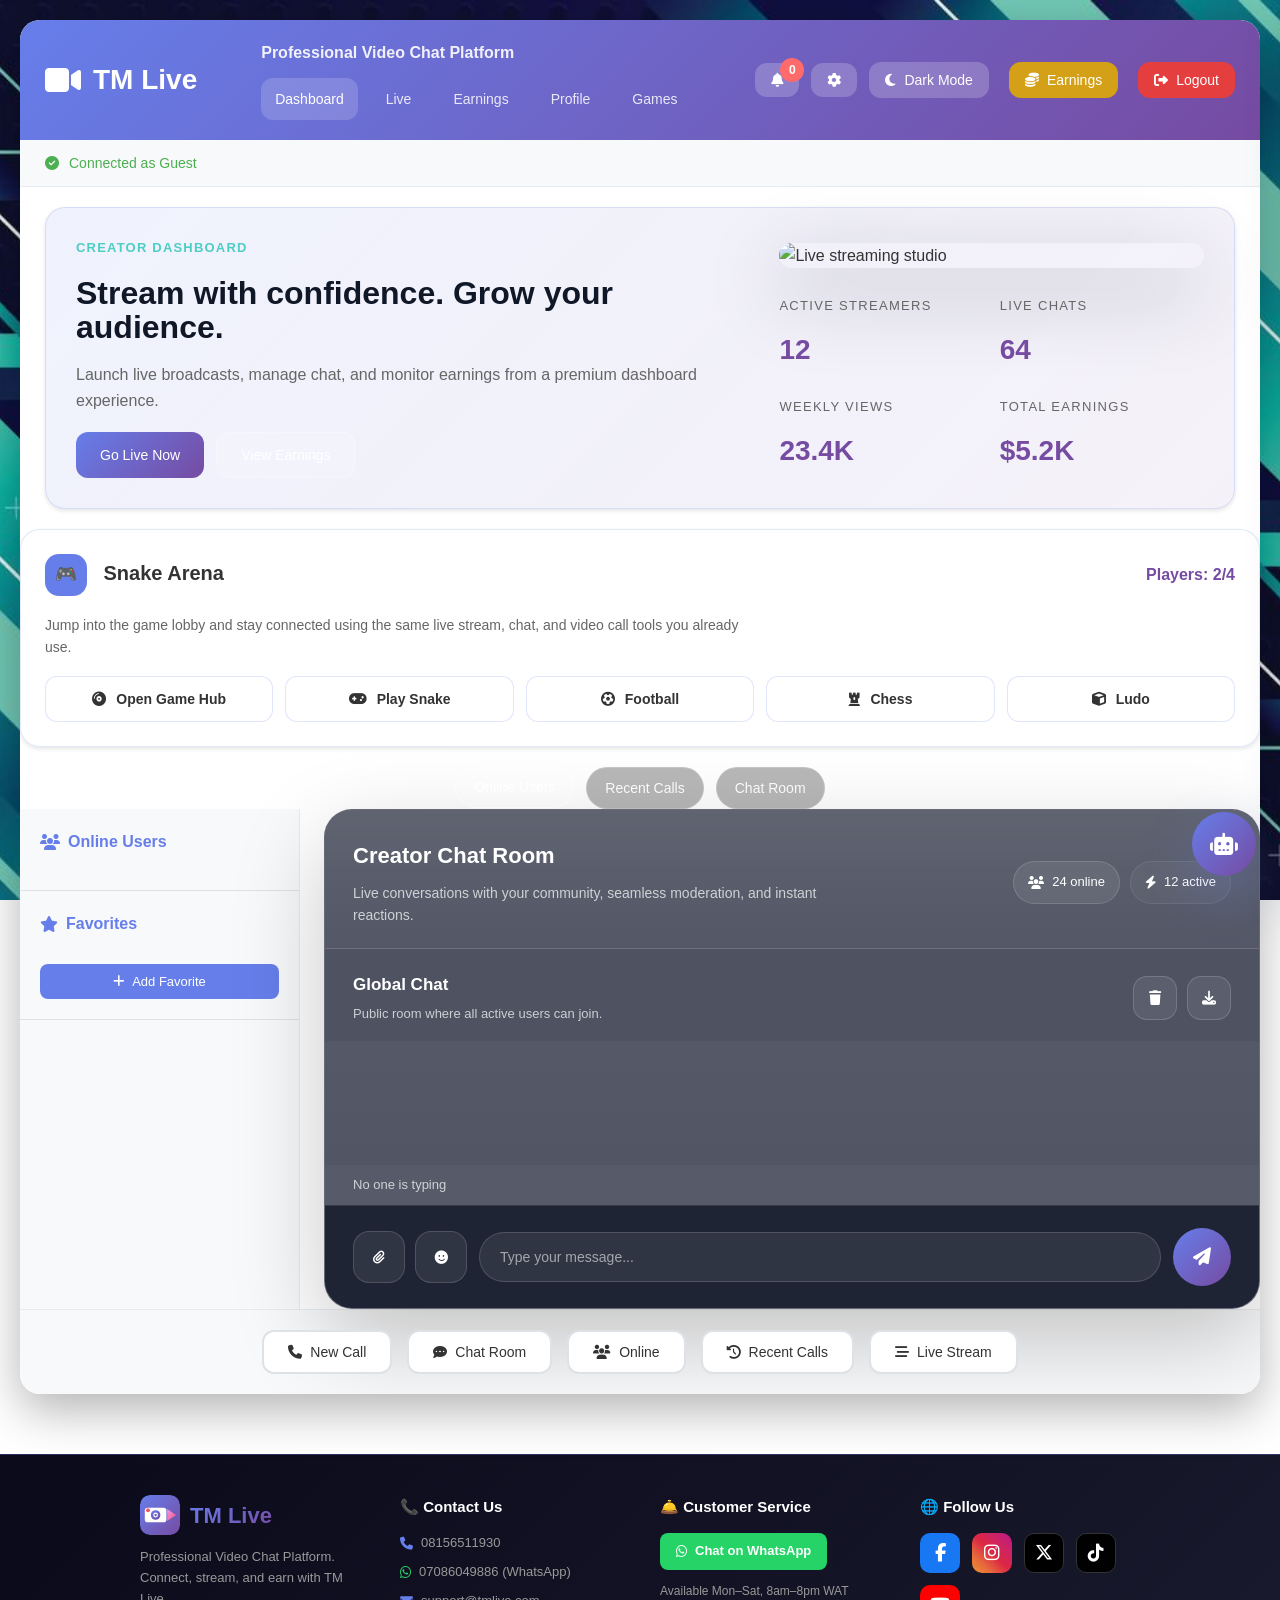
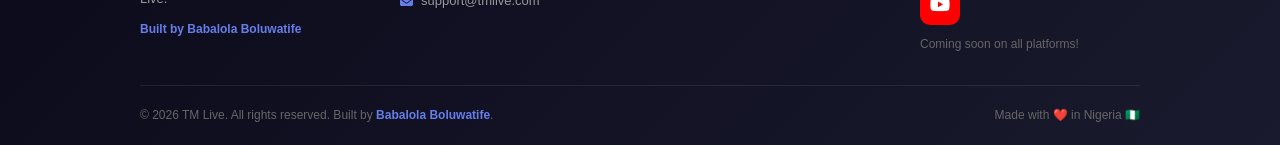
==== frontend/public/index.html @ 61b6da98 "Initial commit" ====
<!DOCTYPE html>
<html lang="en">
<head>
    <meta charset="UTF-8">
    <link rel="icon" type="image/svg+xml" href="favicon.svg">
    <link rel="shortcut icon" href="favicon.svg">
    <meta name="viewport" content="width=device-width, initial-scale=1.0">
    <title>TM Live - Professional Video Chat Platform</title>
  <link rel="stylesheet" href="style.css">
    <link rel="stylesheet" href="https://cdnjs.cloudflare.com/ajax/libs/font-awesome/6.4.0/css/all.min.css">
        <script src="runtime-config.js"></script>
</head>
<body>
    <!-- Page Loader -->
    <div id="pageLoader" style="
        position:fixed; top:0; left:0; width:100%; height:100%; z-index:99999;
        background: #0f0f1a url('../img/Background_1.jpg') center/cover no-repeat;
        display:flex; flex-direction:column; align-items:center; justify-content:center;
        transition: opacity 0.5s ease;
    ">
        <div style="text-align:center;">
            <img src="favicon.svg" style="width:80px;height:80px;border-radius:20px;margin-bottom:20px;animation:pulse 1.5s infinite;">
            <div style="font-size:28px;font-weight:700;color:white;margin-bottom:8px;background:linear-gradient(135deg,#667eea,#764ba2);background-clip:text;-webkit-background-clip:text;-webkit-text-fill-color:transparent;">TM Live</div>
            <div style="color:#999;font-size:13px;margin-bottom:24px;">Professional Video Chat Platform</div>
            <div style="display:flex;gap:8px;justify-content:center;">
                <div style="width:10px;height:10px;border-radius:50%;background:#667eea;animation:bounce 1.2s infinite 0s;"></div>
                <div style="width:10px;height:10px;border-radius:50%;background:#764ba2;animation:bounce 1.2s infinite 0.2s;"></div>
                <div style="width:10px;height:10px;border-radius:50%;background:#f5576c;animation:bounce 1.2s infinite 0.4s;"></div>
            </div>
        </div>
        <style>
            @keyframes bounce { 0%,80%,100%{transform:translateY(0)} 40%{transform:translateY(-12px)} }
            @keyframes pulse { 0%,100%{transform:scale(1);opacity:1} 50%{transform:scale(1.05);opacity:0.8} }
        </style>
    </div>
    <script>
        window.addEventListener('load', function() {
            setTimeout(function() {
                const loader = document.getElementById('pageLoader');
                if (loader) { loader.style.opacity = '0'; setTimeout(() => loader.remove(), 500); }
            }, 1200);
        });
    </script>
    <div class="app-container">
        <!-- Notification Panel -->
        <div class="notification-panel" id="notificationPanel">
            <div class="notification-header">
                <h3><i class="fas fa-bell"></i> Notifications</h3>
                <button class="close-notifications" onclick="closeNotifications()">×</button>
            </div>
            <div class="notification-list" id="notificationList"></div>
        </div>

        <!-- Main Container -->
        <div class="container">
            <!-- Header -->
            <header class="header">
                <div class="header-left">
                    <i class="fas fa-video header-icon"></i>
                    <h1>TM Live</h1>
                </div>
                <div class="header-center header-center--stack">
                    <h2>Professional Video Chat Platform</h2>
                    <nav class="header-links">
                        <a class="nav-link active" href="index.html">Dashboard</a>
                        <a class="nav-link" href="livestream.html">Live</a>
                        <a class="nav-link" href="earnings.html">Earnings</a>
                        <a class="nav-link" href="profile.html">Profile</a>
                        <a class="nav-link" href="Game.html">Games</a>
                    </nav>
                </div>
                <div class="header-right">
                    <button class="notification-btn" onclick="showNotifications()">
                        <i class="fas fa-bell"></i>
                        <span class="notification-count" id="notificationCount">0</span>
                    </button>
                    <button class="settings-btn" onclick="showSettings()">
                        <i class="fas fa-cog"></i>
                    </button>
                    <button class="dark-mode-btn" onclick="toggleDarkMode()">
                        <i class="fas fa-moon"></i>
                        <span>Dark Mode</span>
                    </button>
                    <button class="dark-mode-btn" onclick="window.location.href='earnings.html'" style="background: #d4a017; margin-left: 8px;">
                        <i class="fas fa-coins"></i>
                        <span>Earnings</span>
                    </button>
                    <button class="dark-mode-btn" onclick="logout()" style="background: #e53e3e; margin-left: 8px;">
                        <i class="fas fa-sign-out-alt"></i>
                        <span>Logout</span>
                    </button>
                </div>
            </header>

            <!-- Status Bar -->
            <div class="status-bar" id="statusBar">
                <i class="fas fa-check-circle"></i>
                <span id="statusText">Connected as Guest</span>
            </div>

            <section class="hero-section">
                <div class="hero-copy">
                    <span class="eyebrow">Creator dashboard</span>
                    <h1>Stream with confidence. Grow your audience.</h1>
                    <p class="hero-subtitle">Launch live broadcasts, manage chat, and monitor earnings from a premium dashboard experience.</p>
                    <div class="hero-actions">
                        <button class="hero-btn-primary" onclick="startLiveStream()">Go Live Now</button>
                        <button class="hero-btn-secondary" onclick="window.location.href='earnings.html'">View Earnings</button>
                    </div>
                </div>
                <div class="hero-side">
                    <div class="hero-visual">
                        <img src="https://images.unsplash.com/photo-1500530855697-b586d89ba3ee?auto=format&fit=crop&w=1200&q=80" alt="Live streaming studio" loading="lazy" />
                    </div>
                    <div class="hero-metrics">
                    <div class="metric-card">
                        <span class="metric-title">Active Streamers</span>
                        <strong>12</strong>
                    </div>
                    <div class="metric-card">
                        <span class="metric-title">Live Chats</span>
                        <strong>64</strong>
                    </div>
                    <div class="metric-card">
                        <span class="metric-title">Weekly Views</span>
                        <strong>23.4K</strong>
                    </div>
                    <div class="metric-card">
                        <span class="metric-title">Total Earnings</span>
                        <strong>$5.2K</strong>
                    </div>
                </div>
            </div>
        </section>

                <div class="game-room-card">
                    <div class="game-room-header">
                        <div>
                            <span class="game-room-icon">🎮</span>
                            <h3>Snake Arena</h3>
                        </div>
                        <div class="game-room-status">Players: <strong id="gamePlayersCount">2/4</strong></div>
                    </div>
                    <p class="game-room-description">Jump into the game lobby and stay connected using the same live stream, chat, and video call tools you already use.</p>
                    <div class="game-room-actions">
                        <button class="game-room-btn" onclick="window.location.href='Game.html'">
                            <i class="fas fa-compact-disc"></i> Open Game Hub
                        </button>
                        <button class="game-room-btn" onclick="openGameModal('snake')">
                            <i class="fas fa-gamepad"></i> Play Snake
                        </button>
                        <button class="game-room-btn" onclick="openGameModal('football')">
                            <i class="fas fa-futbol"></i> Football
                        </button>
                        <button class="game-room-btn" onclick="openGameModal('chess')">
                            <i class="fas fa-chess-rook"></i> Chess
                        </button>
                        <button class="game-room-btn" onclick="openGameModal('ludo')">
                            <i class="fas fa-cube"></i> Ludo
                        </button>
                    </div>
                </div>
            </section>

            <div class="panel-controls">
                <button class="panel-btn active" data-panel="online" onclick="showDashboardPanel('online')">Online Users</button>
                <button class="panel-btn" data-panel="recent" onclick="showDashboardPanel('recent')">Recent Calls</button>
                <button class="panel-btn" data-panel="chat" onclick="showDashboardPanel('chat')">Chat Room</button>
            </div>

            <!-- Video Container -->
            <div class="video-container" id="videoContainer" style="display: none;">
                <div class="video-box local">
                    <video id="localVideo" autoplay muted playsinline></video>
                    <div class="video-overlay">
                        <div class="video-label">
                            <i class="fas fa-user"></i>
                            <span id="localUserName">You</span>
                        </div>
                        <div class="video-status" id="localStatus">
                            <i class="fas fa-video"></i>
                        </div>
                    </div>
                    <div class="video-controls">
                        <button class="control-btn" onclick="toggleCamera()" title="Toggle Camera">
                            <i class="fas fa-camera"></i>
                        </button>
                        <button class="control-btn" onclick="toggleMicrophone()" title="Toggle Microphone">
                            <i class="fas fa-microphone"></i>
                        </button>
                        <button class="control-btn" onclick="shareScreen()" title="Share Screen">
                            <i class="fas fa-desktop"></i>
                        </button>
                        <button class="control-btn end-call" onclick="endCall()" title="End Call">
                            <i class="fas fa-phone-slash"></i>
                        </button>
                    </div>
                </div>
                <div class="video-box remote">
                    <video id="remoteVideo" autoplay playsinline></video>
                    <div class="video-overlay">
                        <div class="video-label">
                            <i class="fas fa-user-friend"></i>
                            <span id="remoteUserName">Remote</span>
                        </div>
                        <div class="video-status" id="remoteStatus">
                            <i class="fas fa-video"></i>
                        </div>
                    </div>
                </div>
            </div>

            <!-- Main Layout -->
            <div class="main-layout">
                <!-- Sidebar -->
                <div class="sidebar">
                    <div class="sidebar-section" id="onlineSection">
                        <h3><i class="fas fa-users"></i> Online Users</h3>
                        <div class="user-list" id="userList"></div>
                    </div>
                    
                    <div class="sidebar-section" id="recentSection" style="display:none;">
                        <h3><i class="fas fa-history"></i> Recent Calls</h3>
                        <div class="recent-calls" id="recentCalls"></div>
                    </div>
                    
                    <div class="sidebar-section">
                        <h3><i class="fas fa-star"></i> Favorites</h3>
                        <div class="favorites-list" id="favoritesList"></div>
                        <button class="add-favorite-btn" onclick="showAddFavorite()">
                            <i class="fas fa-plus"></i> Add Favorite
                        </button>
                    </div>
                </div>

                <!-- Chat Area -->
                <div class="chat-area" id="chatPanel">
                    <div class="chat-room-card">
                        <div class="chat-room-header">
                            <div>
                                <h3>Creator Chat Room</h3>
                                <p class="chat-room-subtitle">Live conversations with your community, seamless moderation, and instant reactions.</p>
                            </div>
                            <div class="chat-room-meta">
                                <span class="chat-room-badge"><i class="fas fa-users"></i> 24 online</span>
                                <span class="chat-room-badge secondary"><i class="fas fa-bolt"></i> 12 active</span>
                            </div>
                        </div>

                        <div class="messages-container" id="messagesContainer">
                            <div class="messages-header">
                                <div>
                                    <h4>Global Chat</h4>
                                    <span>Public room where all active users can join.</span>
                                </div>
                                <div class="chat-actions">
                                    <button class="action-btn" onclick="clearChat()" title="Clear Chat">
                                        <i class="fas fa-trash"></i>
                                    </button>
                                    <button class="action-btn" onclick="exportChat()" title="Export Chat">
                                        <i class="fas fa-download"></i>
                                    </button>
                                </div>
                            </div>

                            <div class="messages" id="messages"></div>
                            <div class="typing-indicator" id="typingIndicator">No one is typing</div>
                        </div>

                        <div class="chat-input-panel">
                            <div class="chat-input-left">
                                <button class="input-action-btn" onclick="attachFile()" title="Attach File">
                                    <i class="fas fa-paperclip"></i>
                                </button>
                                <button class="input-action-btn" onclick="sendEmoji()" title="Send Emoji">
                                    <i class="fas fa-smile"></i>
                                </button>
                            </div>
                            <input 
                                type="text" 
                                id="messageInput" 
                                placeholder="Type your message..." 
                                autocomplete="off"
                            >
                            <button class="send-btn" onclick="sendMessage()">
                                <i class="fas fa-paper-plane"></i>
                            </button>
                        </div>
                    </div>
                </div>
            </div>

            <!-- Quick Actions -->
            <div class="quick-actions">
                <button class="quick-action-btn" onclick="startNewCall()">
                    <i class="fas fa-phone"></i>
                    <span>New Call</span>
                </button>
                <button class="quick-action-btn" onclick="showDashboardPanel('chat')">
                    <i class="fas fa-comment-dots"></i>
                    <span>Chat Room</span>
                </button>
                <button class="quick-action-btn" onclick="showDashboardPanel('online')">
                    <i class="fas fa-users"></i>
                    <span>Online</span>
                </button>
                <button class="quick-action-btn" onclick="showDashboardPanel('recent')">
                    <i class="fas fa-history"></i>
                    <span>Recent Calls</span>
                </button>
                <button class="quick-action-btn" onclick="startLiveStream()">
                    <i class="fas fa-stream"></i>
                    <span>Live Stream</span>
                </button>
            </div>
        </div>
    </div>

    <!-- Emoji Picker -->
    <div class="emoji-picker" id="emojiPicker">
        <div class="emoji-grid"></div>
    </div>

    <!-- Multi-Game Modal -->
    <div class="game-modal" id="gameModal">
        <div class="game-modal-content">
            <div class="game-modal-header">
                <div>
                    <span class="game-room-icon">🎮</span>
                    <div>
                        <h3 id="gameModalTitle">Game Room</h3>
                        <p class="game-room-description" id="gameModalSubtitle">Choose a game and jump in.</p>
                    </div>
                </div>
                <button class="close-modal" onclick="closeGameModal()">×</button>
            </div>

            <div class="game-tabs">
                <button class="game-tab active" data-game="snake" onclick="selectGameTab('snake')">Snake</button>
                <button class="game-tab" data-game="football" onclick="selectGameTab('football')">Football</button>
                <button class="game-tab" data-game="chess" onclick="selectGameTab('chess')">Chess</button>
                <button class="game-tab" data-game="ludo" onclick="selectGameTab('ludo')">Ludo</button>
            </div>

            <div class="game-tab-panels">
                <div class="game-tab-panel active" id="snakePanel">
                    <div class="game-status-bar">
                        <div>Score: <strong id="snakeScore">0</strong></div>
                        <div>Status: <strong id="snakeStatus">Ready</strong></div>
                    </div>
                    <canvas id="snakeCanvas" width="480" height="360"></canvas>
                    <div class="game-controls">
                        <button class="btn-secondary" onclick="startSnakeGame()">Start</button>
                        <button class="btn-secondary" onclick="pauseSnakeGame()">Pause</button>
                        <button class="btn-primary" onclick="resetSnakeGame()">Reset</button>
                    </div>
                </div>

                <div class="game-tab-panel" id="footballPanel">
                    <div class="game-status-bar">
                        <div>Goals: <strong id="footballScore">0</strong></div>
                        <div>Status: <strong id="footballStatus">Ready</strong></div>
                    </div>
                    <div class="football-field" id="footballField">
                        <div class="football-target" id="footballTarget"></div>
                        <div class="football-ball" id="footballBall"></div>
                    </div>
                    <div class="game-controls">
                        <button class="btn-secondary" onclick="shootFootballGoal()">Shoot</button>
                        <button class="btn-primary" onclick="resetFootballGame()">Reset</button>
                    </div>
                </div>

                <div class="game-tab-panel" id="chessPanel">
                    <div class="game-status-bar">
                        <div>Turn: <strong id="chessTurn">White</strong></div>
                        <div>Moves: <strong id="chessMoveCount">0</strong></div>
                    </div>
                    <div class="chess-board" id="chessBoard"></div>
                    <div class="game-controls" style="justify-content: space-between; flex-wrap: wrap;">
                        <button class="btn-secondary" onclick="resetChessGame()">Reset</button>
                        <div class="chess-help">Click a piece, then click its target square.</div>
                    </div>
                    <div class="chess-log" id="chessLog"></div>
                </div>

                <div class="game-tab-panel" id="ludoPanel">
                    <div class="game-status-bar">
                        <div>Mode: <strong id="ludoModeName">Computer</strong></div>
                        <div>Dice: <strong id="ludoDice">-</strong></div>
                    </div>
                    <div class="ludo-mode-switch">
                        <button class="btn-secondary" onclick="setLudoMode('computer')">Vs Computer</button>
                        <button class="btn-secondary" onclick="setLudoMode('online')">Online 2-Player</button>
                    </div>
                    <div class="ludo-room-panel" id="ludoRoomPanel">
                        <input type="text" id="ludoRoomInput" placeholder="Room code" maxlength="6">
                        <button class="btn-primary" onclick="createLudoRoom()">Create Room</button>
                        <button class="btn-secondary" onclick="joinLudoRoom()">Join Room</button>
                    </div>
                    <div class="ludo-room-status" id="ludoRoomStatus">Room: none</div>
                    <div class="ludo-board" id="ludoBoard"></div>
                    <div class="game-controls" style="flex-wrap: wrap; gap: 12px;">
                        <button class="btn-secondary" onclick="rollLudoDice()">Roll Dice</button>
                        <span class="ludo-instruction" id="ludoInstruction">Use dice then move a token.</span>
                        <div id="ludoTokenButtons"></div>
                    </div>
                </div>
            </div>
        </div>
    </div>

    <!-- File Upload Modal -->
    <div class="modal" id="fileModal">
        <div class="modal-content">
            <div class="modal-header">
                <h3>Attach File</h3>
                <button class="close-modal" onclick="closeFileModal()">×</button>
            </div>
            <div class="modal-body">
                <input type="file" id="fileInput" onchange="handleFileUpload()">
                <div class="file-preview" id="filePreview"></div>
            </div>
            <div class="modal-footer">
                <button class="btn-secondary" onclick="closeFileModal()">Cancel</button>
                <button class="btn-primary" onclick="uploadFile()">Upload</button>
            </div>
        </div>
    </div>

    
    <!-- Gift Modal -->
    <div class="modal" id="giftModal" style="display:none; position:fixed; top:0; left:0; width:100%; height:100%; background:rgba(0,0,0,0.7); z-index:9999; align-items:center; justify-content:center;">
        <div class="modal-content" style="background:#1a1a2e; border-radius:20px; padding:30px; max-width:420px; width:90%; border:1px solid rgba(102,126,234,0.4);">
            <div style="display:flex; justify-content:space-between; align-items:center; margin-bottom:20px;">
                <h3 style="color:white;">🎁 Send a Gift to <span id="giftTargetName" style="color:#667eea;"></span></h3>
                <button onclick="closeGiftModal()" style="background:none; border:none; color:#999; font-size:22px; cursor:pointer;">×</button>
            </div>
            <div style="display:grid; grid-template-columns:repeat(3,1fr); gap:12px; margin-bottom:20px;" id="giftGrid"></div>
            <div id="giftAlert" style="display:none; padding:10px; border-radius:8px; font-size:13px; margin-bottom:12px;"></div>
            <button onclick="confirmGift()" style="width:100%; padding:14px; background:linear-gradient(135deg,#667eea,#764ba2); color:white; border:none; border-radius:10px; font-size:15px; font-weight:600; cursor:pointer;">
                Send Gift 💎
            </button>
        </div>
    </div>

    <div class="support-widget" id="supportWidget">
        <div class="support-panel" id="supportPanel">
            <div class="support-panel-header">
                <div>
                    <h4>TM Live Support</h4>
                    <p>24/7 AI assistant</p>
                </div>
                <button id="supportCloseBtn" aria-label="Close support chat">×</button>
            </div>
            <div class="support-panel-body" id="supportMessages"></div>
            <div class="support-quick-replies" id="supportQuickReplies"></div>
            <div class="support-input">
                <input id="supportInput" placeholder="Ask the support bot..." autocomplete="off" />
                <button id="supportSendBtn">Send</button>
            </div>
        </div>
        <button class="support-button" id="supportToggleBtn" aria-label="Open support chat">
            <i class="fas fa-robot"></i>
        </button>
    </div>

    <script src="https://cdn.socket.io/4.5.4/socket.io.min.js"></script>
    <script src="app.js"></script>
    <!-- Footer -->
    <footer style="
        background: linear-gradient(135deg, #0a0a1a 0%, #1a1a2e 100%);
        border-top: 1px solid rgba(102,126,234,0.3);
        padding: 40px 20px 20px;
        margin-top: 40px;
        color: white;
        font-family: -apple-system, BlinkMacSystemFont, 'Segoe UI', sans-serif;
    ">
        <div style="max-width:1000px; margin:0 auto;">
            <!-- Top section -->
            <div style="display:flex; flex-wrap:wrap; gap:40px; justify-content:space-between; margin-bottom:30px;">
                
                <!-- Brand -->
                <div style="flex:1; min-width:200px;">
                    <div style="display:flex; align-items:center; gap:10px; margin-bottom:12px;">
                        <img src="favicon.svg" style="width:40px;height:40px;border-radius:10px;">
                        <span style="font-size:22px; font-weight:700; background:linear-gradient(135deg,#667eea,#764ba2); background-clip:text; -webkit-background-clip:text; -webkit-text-fill-color:transparent;">TM Live</span>
                    </div>
                    <p style="color:#999; font-size:13px; line-height:1.6;">Professional Video Chat Platform. Connect, stream, and earn with TM Live.</p>
                    <p style="color:#667eea; font-size:12px; margin-top:10px; font-weight:600;">Built by Babalola Boluwatife</p>
                </div>

                <!-- Contact -->
                <div style="flex:1; min-width:180px;">
                    <h4 style="color:white; margin-bottom:14px; font-size:15px;">📞 Contact Us</h4>
                    <div style="display:flex; flex-direction:column; gap:8px;">
                        <a href="tel:08156511930" style="color:#999; text-decoration:none; font-size:13px; display:flex; align-items:center; gap:8px;">
                            <i class="fas fa-phone" style="color:#667eea;"></i> 08156511930
                        </a>
                        <a href="https://wa.me/2347086049886" target="_blank" style="color:#999; text-decoration:none; font-size:13px; display:flex; align-items:center; gap:8px;">
                            <i class="fab fa-whatsapp" style="color:#25D366;"></i> 07086049886 (WhatsApp)
                        </a>
                        <a href="mailto:support@tmlive.com" style="color:#999; text-decoration:none; font-size:13px; display:flex; align-items:center; gap:8px;">
                            <i class="fas fa-envelope" style="color:#667eea;"></i> support@tmlive.com
                        </a>
                    </div>
                </div>

                <!-- Customer Service -->
                <div style="flex:1; min-width:180px;">
                    <h4 style="color:white; margin-bottom:14px; font-size:15px;">🛎️ Customer Service</h4>
                    <div style="display:flex; flex-direction:column; gap:8px;">
                        <a href="https://wa.me/2347086049886?text=Hello%20TM%20Live%20Support" target="_blank" style="
                            background: #25D366; color:white; text-decoration:none;
                            padding:8px 16px; border-radius:8px; font-size:13px; font-weight:600;
                            display:inline-flex; align-items:center; gap:8px; width:fit-content;
                        ">
                            <i class="fab fa-whatsapp"></i> Chat on WhatsApp
                        </a>
                        <p style="color:#999; font-size:12px; margin-top:4px;">Available Mon–Sat, 8am–8pm WAT</p>
                    </div>
                </div>

                <!-- Social Media -->
                <div style="flex:1; min-width:180px;">
                    <h4 style="color:white; margin-bottom:14px; font-size:15px;">🌐 Follow Us</h4>
                    <div style="display:flex; gap:12px; flex-wrap:wrap;">
                        <a href="#" title="Facebook" style="
                            width:40px; height:40px; border-radius:10px; background:#1877F2;
                            display:flex; align-items:center; justify-content:center;
                            color:white; text-decoration:none; font-size:18px;
                            transition:transform 0.2s;
                        " onmouseover="this.style.transform='scale(1.1)'" onmouseout="this.style.transform='scale(1)'">
                            <i class="fab fa-facebook-f"></i>
                        </a>
                        <a href="#" title="Instagram" style="
                            width:40px; height:40px; border-radius:10px;
                            background:linear-gradient(45deg,#f09433,#e6683c,#dc2743,#cc2366,#bc1888);
                            display:flex; align-items:center; justify-content:center;
                            color:white; text-decoration:none; font-size:18px;
                            transition:transform 0.2s;
                        " onmouseover="this.style.transform='scale(1.1)'" onmouseout="this.style.transform='scale(1)'">
                            <i class="fab fa-instagram"></i>
                        </a>
                        <a href="#" title="Twitter/X" style="
                            width:40px; height:40px; border-radius:10px; background:#000;
                            display:flex; align-items:center; justify-content:center;
                            color:white; text-decoration:none; font-size:18px; border:1px solid #333;
                            transition:transform 0.2s;
                        " onmouseover="this.style.transform='scale(1.1)'" onmouseout="this.style.transform='scale(1)'">
                            <i class="fab fa-x-twitter"></i>
                        </a>
                        <a href="#" title="TikTok" style="
                            width:40px; height:40px; border-radius:10px; background:#010101;
                            display:flex; align-items:center; justify-content:center;
                            color:white; text-decoration:none; font-size:18px; border:1px solid #333;
                            transition:transform 0.2s;
                        " onmouseover="this.style.transform='scale(1.1)'" onmouseout="this.style.transform='scale(1)'">
                            <i class="fab fa-tiktok"></i>
                        </a>
                        <a href="#" title="YouTube" style="
                            width:40px; height:40px; border-radius:10px; background:#FF0000;
                            display:flex; align-items:center; justify-content:center;
                            color:white; text-decoration:none; font-size:18px;
                            transition:transform 0.2s;
                        " onmouseover="this.style.transform='scale(1.1)'" onmouseout="this.style.transform='scale(1)'">
                            <i class="fab fa-youtube"></i>
                        </a>
                    </div>
                    <p style="color:#666; font-size:12px; margin-top:10px;">Coming soon on all platforms!</p>
                </div>
            </div>

            <!-- Divider -->
            <div style="border-top:1px solid rgba(255,255,255,0.08); padding-top:20px; display:flex; flex-wrap:wrap; justify-content:space-between; align-items:center; gap:10px;">
                <p style="color:#666; font-size:12px;">© 2026 TM Live. All rights reserved. Built by <strong style="color:#667eea;">Babalola Boluwatife</strong>.</p>
                <p style="color:#666; font-size:12px;">Made with ❤️ in Nigeria 🇳🇬</p>
            </div>
        </div>
    </footer>

</body>
</html>
---- frontend/public/style.css ----
/* ===== CSS Variables ===== */
:root {
    --primary-color: #667eea;
    --primary-dark: #764ba2;
    --secondary-color: #4ECDC4;
    --success-color: #4CAF50;
    --danger-color: #FF6B6B;
    --warning-color: #FFA500;
    --info-color: #45B7D1;
    
    --bg-light: #f8f9fa;
    --bg-white: #ffffff;
    --bg-dark: #1a1a1a;
    --bg-darker: #000000;
    
    --text-primary: #333333;
    --text-secondary: #666666;
    --text-light: #999999;
    --text-white: #ffffff;
    
    --border-light: #e9ecef;
    --border-medium: #dee2e6;
    --border-dark: #cbd3da;
    
    --shadow-sm: 0 2px 4px rgba(0,0,0,0.1);
    --shadow-md: 0 4px 8px rgba(0,0,0,0.15);
    --shadow-lg: 0 8px 24px rgba(0,0,0,0.2);
    --shadow-xl: 0 16px 48px rgba(0,0,0,0.3);
    
    --radius-sm: 4px;
    --radius-md: 8px;
    --radius-lg: 12px;
    --radius-xl: 20px;
    --radius-full: 50%;
    
    --transition-fast: 0.15s;
    --transition-normal: 0.3s;
    --transition-slow: 0.5s;
}

/* ===== Dark Mode ===== */
.dark-mode {
    --bg-light: #1a1a1a;
    --bg-white: #2d2d2d;
    --bg-dark: #000000;
    --bg-darker: #0a0a0a;
    
    --text-primary: #f0f0f0;
    --text-secondary: #b0b0b0;
    --text-light: #808080;
    
    --border-light: #404040;
    --border-medium: #505050;
    --border-dark: #606060;
    
    --shadow-sm: 0 2px 4px rgba(0,0,0,0.3);
    --shadow-md: 0 4px 8px rgba(0,0,0,0.4);
    --shadow-lg: 0 8px 24px rgba(0,0,0,0.5);
}

/* ===== Base Styles ===== */
* {
    margin: 0;
    padding: 0;
    box-sizing: border-box;
}

body {
    font-family: -apple-system, BlinkMacSystemFont, 'Segoe UI', Roboto, 'Helvetica Neue', Arial, sans-serif;
    background: radial-gradient(circle at top, rgba(255,255,255,0.10), transparent 28%),
                linear-gradient(135deg, rgba(102,126,234,0.6), rgba(118,75,162,0.8));
    min-height: 100vh;
    color: var(--text-primary);
    line-height: 1.6;
    background-image: url('Img/background 2-1.jpg');
    background-size: cover;
    background-position: center;
    background-attachment: fixed;
}

/* ===== App Container ===== */
.app-container {
    position: relative;
    min-height: 100vh;
    padding: 20px;
}

/* ===== Notification Panel ===== */
.notification-panel {
    position: fixed;
    top: 0;
    right: -400px;
    width: 380px;
    height: 100vh;
    background: var(--bg-white);
    box-shadow: var(--shadow-xl);
    z-index: 10000;
    transition: right var(--transition-normal);
    overflow-y: auto;
}

.notification-panel.active {
    right: 0;
}

.notification-header {
    display: flex;
    justify-content: space-between;
    align-items: center;
    padding: 20px;
    background: linear-gradient(135deg, var(--primary-color) 0%, var(--primary-dark) 100%);
    color: var(--text-white);
}

.notification-header h3 {
    font-size: 18px;
    display: flex;
    align-items: center;
    gap: 10px;
}

.close-notifications {
    background: rgba(255,255,255,0.2);
    border: none;
    color: var(--text-white);
    width: 36px;
    height: 36px;
    border-radius: var(--radius-full);
    cursor: pointer;
    font-size: 24px;
    transition: background var(--transition-fast);
}

.close-notifications:hover {
    background: rgba(255,255,255,0.3);
}

.notification-list {
    padding: 20px;
}

.notification-item {
    padding: 15px;
    margin-bottom: 12px;
    background: var(--bg-light);
    border-radius: var(--radius-lg);
    border-left: 4px solid var(--primary-color);
    transition: all var(--transition-fast);
}

.notification-item:hover {
    transform: translateX(5px);
    box-shadow: var(--shadow-sm);
}

.notification-item.important {
    border-left-color: var(--danger-color);
    background: linear-gradient(135deg, #fff5f5 0%, #fff 100%);
}

.notification-item.success {
    border-left-color: var(--success-color);
}

.notification-item-time {
    font-size: 12px;
    color: var(--text-light);
    margin-bottom: 5px;
}

.notification-item-content {
    font-size: 14px;
    color: var(--text-primary);
}

.notification-item-actions {
    display: flex;
    gap: 10px;
    margin-top: 10px;
}

.notification-btn-action {
    padding: 6px 12px;
    background: var(--primary-color);
    color: var(--text-white);
    border: none;
    border-radius: var(--radius-sm);
    cursor: pointer;
    font-size: 12px;
    transition: background var(--transition-fast);
}

.notification-btn-action:hover {
    background: var(--primary-dark);
}

/* ===== Container ===== */
.container {
    max-width: 1400px;
    margin: 0 auto;
    background: var(--bg-white);
    border-radius: var(--radius-xl);
    box-shadow: var(--shadow-xl);
    overflow: hidden;
}

/* ===== Header ===== */
.header {
    display: flex;
    justify-content: space-between;
    align-items: center;
    padding: 20px 25px;
    background: linear-gradient(135deg, var(--primary-color) 0%, var(--primary-dark) 100%);
    color: var(--text-white);
    flex-wrap: wrap;
    gap: 15px;
}

.header-left {
    display: flex;
    align-items: center;
    gap: 12px;
}

.header-icon {
    font-size: 32px;
}

.header-left h1 {
    font-size: 28px;
    font-weight: 700;
}

.header-center h2 {
    font-size: 16px;
    opacity: 0.9;
}

.header-right {
    display: flex;
    gap: 12px;
    align-items: center;
}

.notification-btn,
.settings-btn,
.dark-mode-btn {
    display: flex;
    align-items: center;
    gap: 8px;
    padding: 10px 16px;
    background: rgba(255,255,255,0.2);
    border: none;
    color: var(--text-white);
    border-radius: var(--radius-lg);
    cursor: pointer;
    font-size: 14px;
    transition: all var(--transition-fast);
}

.notification-btn:hover,
.settings-btn:hover,
.dark-mode-btn:hover {
    background: rgba(255,255,255,0.3);
    transform: translateY(-2px);
}

.header-center--stack {
    display: flex;
    flex-direction: column;
    align-items: flex-start;
    gap: 12px;
}

.header-links {
    display: flex;
    flex-wrap: wrap;
    gap: 14px;
}

.nav-link {
    color: rgba(255,255,255,0.85);
    text-decoration: none;
    font-size: 14px;
    padding: 10px 14px;
    border-radius: var(--radius-lg);
    transition: background var(--transition-fast), color var(--transition-fast);
}

.nav-link:hover,
.nav-link.active {
    background: rgba(255,255,255,0.16);
    color: var(--text-white);
}

.hero-section {
    display: grid;
    grid-template-columns: 1.6fr 1fr;
    gap: 24px;
    background: linear-gradient(135deg, rgba(102,126,234,0.1), rgba(118,75,162,0.08));
    border: 1px solid rgba(102,126,234,0.18);
    border-radius: var(--radius-xl);
    padding: 30px;
    margin: 20px 25px;
    box-shadow: var(--shadow-sm);
}

.hero-copy {
    display: flex;
    flex-direction: column;
    gap: 18px;
}

.eyebrow {
    text-transform: uppercase;
    letter-spacing: 1.2px;
    color: var(--secondary-color);
    font-weight: 700;
    font-size: 13px;
}

.hero-copy h1 {
    font-size: clamp(2rem, 2.5vw, 3rem);
    line-height: 1.05;
    color: #101828;
}

.hero-subtitle {
    max-width: 640px;
    color: var(--text-secondary);
    font-size: 16px;
}

.hero-actions {
    display: flex;
    flex-wrap: wrap;
    gap: 12px;
}

.hero-metrics {
    display: grid;
    grid-template-columns: repeat(2, minmax(0, 1fr));
    gap: 16px;
}

.hero-visual {
    display: flex;
    align-items: center;
    justify-content: center;
}

.hero-visual img {
    width: 100%;
    max-width: 520px;
    border-radius: 24px;
    box-shadow: 0 24px 80px rgba(17, 24, 39, 0.28);
    object-fit: cover;
    transition: transform var(--transition-normal);
}

.hero-visual img:hover {
    transform: translateY(-4px);
}

.hero-side {
    display: grid;
    gap: 20px;
}

    .game-room-card {
        margin-top: 20px;
        padding: 24px;
        border-radius: var(--radius-xl);
        background: linear-gradient(180deg, rgba(255,255,255,0.92), rgba(255,255,255,0.84));
        border: 1px solid rgba(102,126,234,0.18);
        box-shadow: var(--shadow-sm);
        color: var(--text-primary);
    }

    .game-room-header {
        display: flex;
        align-items: center;
        justify-content: space-between;
        gap: 16px;
        margin-bottom: 18px;
        flex-wrap: wrap;
    }

    .game-room-icon {
        display: inline-flex;
        align-items: center;
        justify-content: center;
        width: 42px;
        height: 42px;
        border-radius: 14px;
        background: var(--primary-color);
        color: var(--text-white);
        font-size: 1.1rem;
        margin-right: 12px;
    }

    .game-room-header h3 {
        display: inline-block;
        font-size: 20px;
        margin: 0;
    }

    .game-room-status {
        color: var(--primary-dark);
        font-weight: 700;
    }

    .game-room-description {
        margin-bottom: 18px;
        color: var(--text-secondary);
        font-size: 14px;
        max-width: 720px;
    }

    .game-room-actions {
        display: flex;
        flex-wrap: wrap;
        gap: 12px;
    }

    .game-room-btn {
        flex: 1;
        min-width: 140px;
        padding: 14px 18px;
        border-radius: var(--radius-lg);
        border: 1px solid rgba(102,126,234,0.2);
        background: white;
        color: var(--text-primary);
        cursor: pointer;
        font-size: 14px;
        font-weight: 700;
        transition: all var(--transition-fast);
        display: inline-flex;
        align-items: center;
        justify-content: center;
        gap: 10px;
    }

    .game-room-btn:hover {
        transform: translateY(-2px);
        background: var(--primary-color);
        color: var(--text-white);
        border-color: var(--primary-color);
    }

    .game-room-btn i {
        font-size: 14px;
    }

.metric-card strong {
    display: block;
    margin-top: 10px;
    font-size: 28px;
    color: var(--primary-dark);
}

.metric-title {
    color: var(--text-secondary);
    font-size: 13px;
    text-transform: uppercase;
    letter-spacing: 0.1em;
}

.hero-btn-primary,
.hero-btn-secondary {
    border: none;
    border-radius: var(--radius-lg);
    padding: 14px 24px;
    font-size: 14px;
    cursor: pointer;
    transition: transform var(--transition-fast), box-shadow var(--transition-fast);
}

.hero-btn-primary {
    background: linear-gradient(135deg, var(--primary-color), var(--primary-dark));
    color: var(--text-white);
}

.hero-btn-primary:hover {
    transform: translateY(-2px);
    box-shadow: var(--shadow-md);
}

.hero-btn-secondary {
    background: rgba(255,255,255,0.18);
    color: var(--text-white);
    border: 1px solid rgba(255,255,255,0.2);
}

.hero-btn-secondary:hover {
    transform: translateY(-2px);
}

.notification-count {
    position: absolute;
    top: -5px;
    right: -5px;
    background: var(--danger-color);
    color: var(--text-white);
    width: 24px;
    height: 24px;
    border-radius: var(--radius-full);
    display: flex;
    align-items: center;
    justify-content: center;
    font-size: 12px;
    font-weight: 600;
}

.notification-btn {
    position: relative;
}

/* ===== Status Bar ===== */
.status-bar {
    padding: 12px 25px;
    background: var(--bg-light);
    border-bottom: 1px solid var(--border-light);
    display: flex;
    align-items: center;
    gap: 10px;
    font-size: 14px;
    color: var(--success-color);
}

/* ===== Video Container ===== */
.video-container {
    display: grid;
    grid-template-columns: 1fr 1fr;
    gap: 0;
    background: var(--bg-darker);
    position: relative;
}

.video-box {
    position: relative;
    background: var(--bg-dark);
    min-height: 350px;
    overflow: hidden;
}

.video-box video {
    width: 100%;
    height: 100%;
    object-fit: cover;
}

.video-overlay {
    position: absolute;
    top: 0;
    left: 0;
    right: 0;
    bottom: 0;
    pointer-events: none;
}

.video-label {
    position: absolute;
    bottom: 60px;
    left: 15px;
    background: rgba(0,0,0,0.7);
    color: var(--text-white);
    padding: 8px 14px;
    border-radius: var(--radius-md);
    font-size: 14px;
    display: flex;
    align-items: center;
    gap: 8px;
}

.video-status {
    position: absolute;
    top: 15px;
    right: 15px;
    background: rgba(0,0,0,0.7);
    color: var(--success-color);
    padding: 8px 12px;
    border-radius: var(--radius-md);
    font-size: 14px;
}

.video-controls {
    position: absolute;
    bottom: 20px;
    left: 50%;
    transform: translateX(-50%);
    display: flex;
    gap: 12px;
    padding: 12px 16px;
    background: rgba(0,0,0,0.7);
    border-radius: var(--radius-xl);
    pointer-events: all;
}

.control-btn {
    padding: 12px 18px;
    background: rgba(255,255,255,0.2);
    color: var(--text-white);
    border: none;
    border-radius: var(--radius-full);
    cursor: pointer;
    font-size: 16px;
    transition: all var(--transition-fast);
    display: flex;
    align-items: center;
    justify-content: center;
}

.control-btn:hover {
    background: rgba(255,255,255,0.3);
    transform: scale(1.1);
}

.control-btn.end-call {
    background: var(--danger-color);
}

.control-btn.end-call:hover {
    background: #ff5252;
}

/* ===== Main Layout ===== */
.main-layout {
    display: flex;
    height: 500px;
    gap: 24px;
}

.panel-controls {
    display: flex;
    justify-content: center;
    gap: 12px;
    margin: 20px 25px 0;
    flex-wrap: wrap;
}

.panel-btn {
    border: 1px solid rgba(255,255,255,0.18);
    background: rgba(0,0,0,0.28);
    color: white;
    padding: 12px 18px;
    border-radius: 999px;
    cursor: pointer;
    font-size: 14px;
    transition: all var(--transition-fast);
}

.panel-btn:hover,
.panel-btn.active {
    background: rgba(255,255,255,0.18);
    border-color: rgba(255,255,255,0.35);
    transform: translateY(-1px);
}

.chat-only .sidebar {
    display: none;
}

.chat-only .chat-area {
    flex: 1;
}

.chat-only .main-layout {
    height: auto;
}

.game-modal {
    position: fixed;
    inset: 0;
    background: rgba(0,0,0,0.72);
    display: none;
    align-items: center;
    justify-content: center;
    z-index: 10000;
    padding: 20px;
}

.game-modal.active {
    display: flex;
}

.game-modal-content {
    width: min(860px, 100%);
    background: rgba(15,23,42,0.98);
    border-radius: var(--radius-xl);
    border: 1px solid rgba(102,126,234,0.25);
    box-shadow: var(--shadow-xl);
    padding: 24px;
    color: var(--text-white);
}

.game-modal-header {
    display: flex;
    justify-content: space-between;
    align-items: center;
    gap: 16px;
    margin-bottom: 18px;
}

.game-modal-header h3 {
    margin: 0;
    font-size: 22px;
}

.game-tabs {
    display: flex;
    gap: 10px;
    margin-bottom: 18px;
    flex-wrap: wrap;
}

.game-tab {
    padding: 10px 18px;
    border-radius: var(--radius-lg);
    border: 1px solid rgba(255,255,255,0.12);
    background: rgba(255,255,255,0.06);
    color: var(--text-white);
    cursor: pointer;
    transition: all var(--transition-fast);
}

.game-tab.active,
.game-tab:hover {
    background: rgba(102,126,234,0.22);
    border-color: rgba(102,126,234,0.35);
}

.game-tab-panels {
    display: block;
}

.game-tab-panel {
    display: none;
    animation: fadeIn 0.24s ease;
}

.game-tab-panel.active {
    display: block;
}

.game-status-bar {
    display: flex;
    justify-content: space-between;
    gap: 12px;
    margin-bottom: 14px;
    color: var(--text-secondary);
}

#snakeCanvas {
    width: 100%;
    height: auto;
    border-radius: 20px;
    background: #0b1221;
    border: 1px solid rgba(255,255,255,0.08);
    display: block;
    margin-bottom: 18px;
}

.football-field {
    position: relative;
    width: 100%;
    height: 280px;
    background: linear-gradient(180deg, #1a2a43 0%, #10203a 100%);
    border-radius: 24px;
    overflow: hidden;
    border: 1px solid rgba(255,255,255,0.08);
    margin-bottom: 18px;
}

.football-field::before {
    content: '';
    position: absolute;
    inset: 0;
    background: radial-gradient(circle at center, rgba(255,255,255,0.06), transparent 60%);
    pointer-events: none;
}

.football-target {
    position: absolute;
    width: 72px;
    height: 72px;
    border-radius: 50%;
    background: radial-gradient(circle, #fbbf24 0%, #e53e3e 65%);
    box-shadow: 0 0 20px rgba(229,62,62,0.6);
    left: calc(50% - 36px);
    top: 20px;
    transition: transform 0.25s ease;
}

.football-ball {
    position: absolute;
    width: 42px;
    height: 42px;
    border-radius: 50%;
    background: #f8fafc;
    left: calc(50% - 21px);
    bottom: 24px;
    box-shadow: inset 0 0 0 4px #0f172a;
    transition: transform 0.35s ease;
}

.chess-board {
    display: grid;
    grid-template-columns: repeat(8, minmax(0, 1fr));
    gap: 2px;
    background: #0f172a;
    border: 2px solid rgba(255,255,255,0.08);
    border-radius: 16px;
    overflow: hidden;
    margin-bottom: 16px;
}

.chess-cell {
    min-height: 60px;
    display: flex;
    align-items: center;
    justify-content: center;
    font-size: 22px;
    cursor: pointer;
    user-select: none;
    transition: background 0.2s ease;
}

.chess-cell.light {
    background: rgba(248,250,252,0.08);
}

.chess-cell.dark {
    background: rgba(15,23,42,0.98);
}

.chess-cell.selected {
    outline: 2px solid rgba(102,126,234,0.85);
    outline-offset: -2px;
}

.chess-log {
    max-height: 140px;
    overflow-y: auto;
    font-size: 13px;
    color: var(--text-secondary);
    background: rgba(255,255,255,0.05);
    border-radius: var(--radius-lg);
    padding: 16px;
    white-space: pre-wrap;
}

.ludo-mode-switch {
    display: flex;
    gap: 10px;
    margin-bottom: 16px;
    flex-wrap: wrap;
}

.ludo-room-panel {
    display: flex;
    gap: 10px;
    flex-wrap: wrap;
    align-items: center;
    margin-bottom: 14px;
}

.ludo-room-panel input {
    flex: 1;
    min-width: 140px;
    padding: 12px 14px;
    border-radius: 14px;
    border: 1px solid rgba(255,255,255,0.12);
    background: rgba(255,255,255,0.06);
    color: var(--text-white);
}

.ludo-room-status {
    margin-bottom: 14px;
    color: var(--text-secondary);
}

.ludo-board {
    display: grid;
    grid-template-columns: repeat(10, minmax(0, 1fr));
    gap: 6px;
    margin-bottom: 16px;
}

.ludo-cell {
    min-height: 40px;
    background: rgba(255,255,255,0.06);
    border-radius: 12px;
    border: 1px solid rgba(255,255,255,0.1);
    display: flex;
    align-items: center;
    justify-content: center;
    color: var(--text-white);
    font-size: 14px;
    position: relative;
}

.ludo-cell span {
    position: absolute;
    top: 6px;
    right: 6px;
    font-size: 12px;
    color: rgba(255,255,255,0.65);
}

.ludo-token {
    width: 20px;
    height: 20px;
    border-radius: 50%;
    display: inline-flex;
    align-items: center;
    justify-content: center;
    font-size: 12px;
    color: #ffffff;
    font-weight: 700;
}

.ludo-instruction {
    flex: 1;
    color: var(--text-secondary);
    min-width: 180px;
}

@keyframes fadeIn {
    from { opacity: 0; transform: translateY(4px); }
    to { opacity: 1; transform: translateY(0); }
}

.game-controls {
    display: flex;
    gap: 12px;
    flex-wrap: wrap;
}

.game-controls button {
    min-width: 120px;
}

.game-modal .close-modal {
    background: rgba(255,255,255,0.08);
    border: none;
    color: white;
    font-size: 26px;
    width: 44px;
    height: 44px;
    border-radius: 14px;
    cursor: pointer;
}

.game-page {
    min-height: 100vh;
    padding: 36px 24px 40px;
    color: #f8fafc;
    position: relative;
}

body.game-room {
    background-image: url('Img/Background 1.jpg');
    background-position: center;
    background-size: cover;
    background-attachment: fixed;
}

.game-page .header {
    background: rgba(15,23,42,0.92);
    border: 1px solid rgba(255,255,255,0.12);
    border-radius: 24px;
    padding: 22px 24px;
    margin-bottom: 24px;
}

.game-background-glow {
    position: absolute;
    inset: 0;
    z-index: 0;
    pointer-events: none;
    background: radial-gradient(circle at 20% 30%, rgba(79,70,229,0.22), transparent 28%),
                radial-gradient(circle at 80% 20%, rgba(16,185,129,0.15), transparent 18%),
                radial-gradient(circle at 50% 90%, rgba(249,115,22,0.12), transparent 22%);
}

.game-header {
    display: grid;
    grid-template-columns: minmax(0, 1.5fr) auto;
    gap: 22px;
    align-items: start;
    margin-bottom: 26px;
    position: relative;
    z-index: 1;
}

.game-header h1,
.game-header h2,
.game-header p {
    color: #f8fafc;
}

.game-tabs {
    display: flex;
    flex-wrap: wrap;
    gap: 10px;
    margin-bottom: 22px;
    position: relative;
    z-index: 1;
}

.game-panel-container {
    display: grid;
    gap: 22px;
    position: relative;
    z-index: 1;
}

.game-panel {
    display: none;
    background: rgba(15,23,42,0.93);
    border: 1px solid rgba(255,255,255,0.08);
    border-radius: 24px;
    box-shadow: var(--shadow-xl);
    padding: 24px;
    overflow: hidden;
}

.game-panel.active {
    display: block;
}

.panel-title {
    font-size: 24px;
    margin-bottom: 18px;
    color: #ffffff;
}

.game-info-row {
    display: flex;
    flex-wrap: wrap;
    gap: 14px;
    margin-bottom: 18px;
}

.game-info-card {
    min-width: 180px;
    flex: 1;
    padding: 16px;
    border-radius: 18px;
    background: rgba(255,255,255,0.05);
    border: 1px solid rgba(255,255,255,0.08);
    color: #e2e8f0;
}

.monopoly-board-panel {
    display: grid;
    grid-template-columns: 1.2fr 0.8fr;
    gap: 18px;
}

.monopoly-board {
    display: grid;
    grid-template-columns: repeat(4, minmax(0, 1fr));
    gap: 12px;
}

.monopoly-space {
    min-height: 120px;
    padding: 16px;
    border-radius: 20px;
    border: 1px solid rgba(255,255,255,0.1);
    background: rgba(255,255,255,0.04);
    display: flex;
    flex-direction: column;
    justify-content: space-between;
}

.monopoly-space.current {
    box-shadow: 0 0 0 2px rgba(96,165,250,0.75);
}

.monopoly-space.start { background: rgba(96,165,250,0.14); }
.monopoly-space.property { background: rgba(34,197,94,0.1); }
.monopoly-space.chance { background: rgba(245,158,11,0.14); }
.monopoly-space.tax { background: rgba(239,68,68,0.14); }
.monopoly-space.free { background: rgba(148,163,184,0.12); }

.monopoly-space .space-name {
    font-size: 15px;
    font-weight: 700;
    color: #f8fafc;
}

.monopoly-space .space-detail,
.monopoly-space .owner-label {
    font-size: 13px;
    color: #cbd5e1;
    margin-top: 8px;
}

.monopoly-actions,
.game-section-actions {
    display: flex;
    flex-wrap: wrap;
    gap: 12px;
    margin-top: 18px;
}

.monopoly-badge {
    padding: 14px 16px;
    border-radius: 18px;
    border: 1px solid rgba(255,255,255,0.08);
    background: rgba(255,255,255,0.05);
    min-width: 150px;
}

.monopoly-player-card {
    border-radius: 20px;
    background: rgba(255,255,255,0.04);
    border: 1px solid rgba(255,255,255,0.08);
    padding: 18px;
}

.monopoly-player-card h4 {
    margin-bottom: 12px;
    color: #ffffff;
}

.monopoly-log {
    min-height: 320px;
    padding: 18px;
}

.ludo-board {
    display: grid;
    grid-template-columns: repeat(8, minmax(0, 1fr));
    gap: 8px;
    margin-bottom: 16px;
}

.ludo-cell {
    min-height: 56px;
    border-radius: 16px;
    border: 1px solid rgba(255,255,255,0.1);
    background: rgba(255,255,255,0.05);
    color: #f8fafc;
    display: flex;
    flex-direction: column;
    justify-content: center;
    align-items: center;
    font-size: 13px;
}

.ludo-cell span {
    color: rgba(249,250,251,0.82);
}

.ludo-token {
    width: 22px;
    height: 22px;
    border-radius: 50%;
    display: inline-flex;
    align-items: center;
    justify-content: center;
    font-size: 12px;
    margin-top: 6px;
}

.ludo-token.player { background: #60a5fa; }
.ludo-token.cpu { background: #34d399; }

.ludo-selected {
    border-color: rgba(96,165,250,0.9);
    box-shadow: 0 0 0 2px rgba(96,165,250,0.18);
}

.chess-board {
    display: grid;
    grid-template-columns: repeat(8, minmax(0, 1fr));
    gap: 4px;
    margin-bottom: 16px;
}

.chess-cell {
    min-height: 68px;
    border-radius: 12px;
    border: 1px solid rgba(255,255,255,0.08);
    position: relative;
}

.chess-cell.light { background: rgba(255,255,255,0.08); }
.chess-cell.dark { background: rgba(15,23,42,0.96); }

.chess-cell.selected {
    outline: 2px solid rgba(96,165,250,0.9);
    outline-offset: -2px;
}

.chess-cell .piece {
    font-size: 26px;
}

.chess-log {
    min-height: 140px;
}

/* ===== Sidebar ===== */
.sidebar {
    width: 280px;
    background: var(--bg-light);
    border-right: 1px solid var(--border-light);
    overflow-y: auto;
}

.sidebar-section {
    padding: 20px;
    border-bottom: 1px solid var(--border-medium);
}

.sidebar-section h3 {
    font-size: 16px;
    margin-bottom: 15px;
    color: var(--primary-color);
    display: flex;
    align-items: center;
    gap: 8px;
}

.user-list,
.recent-calls,
.favorites-list {
    max-height: 300px;
    overflow-y: auto;
}

.user-item {
    padding: 12px;
    margin: 8px 0;
    background: var(--bg-white);
    border-radius: var(--radius-lg);
    cursor: pointer;
    display: flex;
    justify-content: space-between;
    align-items: center;
    transition: all var(--transition-fast);
}

.user-item:hover {
    background: var(--border-light);
    transform: translateX(5px);
}

.user-item-name {
    display: flex;
    align-items: center;
    gap: 10px;
    font-size: 14px;
}

.user-item-status {
    width: 10px;
    height: 10px;
    background: var(--success-color);
    border-radius: var(--radius-full);
}

.call-btn {
    padding: 6px 12px;
    background: var(--success-color);
    color: var(--text-white);
    border: none;
    border-radius: var(--radius-md);
    cursor: pointer;
    font-size: 12px;
    display: flex;
    align-items: center;
    gap: 5px;
    transition: background var(--transition-fast);
}

.call-btn:hover {
    background: #45a049;
}

.add-favorite-btn {
    width: 100%;
    padding: 10px;
    margin-top: 12px;
    background: var(--primary-color);
    color: var(--text-white);
    border: none;
    border-radius: var(--radius-md);
    cursor: pointer;
    font-size: 13px;
    display: flex;
    align-items: center;
    justify-content: center;
    gap: 8px;
    transition: background var(--transition-fast);
}

.add-favorite-btn:hover {
    background: var(--primary-dark);
}

/* ===== Chat Area ===== */
.chat-area {
    flex: 1;
    display: flex;
    flex-direction: column;
    min-height: 0;
}

.chat-room-card {
    display: flex;
    flex-direction: column;
    background: rgba(10, 16, 36, 0.72);
    border: 1px solid rgba(255,255,255,0.14);
    border-radius: 28px;
    box-shadow: 0 32px 90px rgba(0,0,0,0.22);
    overflow: hidden;
    min-height: 100%;
}

.chat-room-header {
    display: flex;
    justify-content: space-between;
    align-items: center;
    gap: 20px;
    padding: 28px 28px 22px;
    background: linear-gradient(180deg, rgba(255,255,255,0.1), rgba(255,255,255,0.03));
    border-bottom: 1px solid rgba(255,255,255,0.08);
}

.chat-room-header h3 {
    margin: 0;
    font-size: 22px;
    color: #ffffff;
}

.chat-room-subtitle {
    margin: 8px 0 0;
    color: rgba(255,255,255,0.72);
    font-size: 14px;
    max-width: 520px;
}

.chat-room-meta {
    display: flex;
    flex-wrap: wrap;
    gap: 10px;
    justify-content: flex-end;
}

.chat-room-badge {
    display: inline-flex;
    align-items: center;
    gap: 8px;
    padding: 10px 14px;
    border-radius: 999px;
    background: rgba(255,255,255,0.08);
    border: 1px solid rgba(255,255,255,0.14);
    color: #ffffff;
    font-size: 13px;
}

.chat-room-badge.secondary {
    background: rgba(255,255,255,0.04);
    border-color: rgba(255,255,255,0.08);
}

.messages-container {
    flex: 1;
    display: flex;
    flex-direction: column;
    min-height: 0;
}

.messages-header {
    display: flex;
    justify-content: space-between;
    align-items: center;
    padding: 22px 28px 16px;
    background: transparent;
}

.messages-header h3,
.messages-header h4 {
    font-size: 17px;
    color: #ffffff;
    margin: 0;
}

.messages-header span {
    display: block;
    margin-top: 6px;
    color: rgba(255,255,255,0.72);
    font-size: 13px;
}

.chat-actions {
    display: flex;
    gap: 10px;
}

.action-btn {
    width: 44px;
    height: 44px;
    background: rgba(255,255,255,0.08);
    color: #ffffff;
    border: 1px solid rgba(255,255,255,0.16);
    border-radius: 14px;
    cursor: pointer;
    font-size: 14px;
    display: inline-flex;
    align-items: center;
    justify-content: center;
    transition: all var(--transition-fast);
}

.action-btn:hover {
    background: rgba(255,255,255,0.16);
    transform: translateY(-1px);
}

.messages {
    flex: 1;
    overflow-y: auto;
    padding: 24px 28px 18px;
    background: linear-gradient(180deg, rgba(255,255,255,0.04), rgba(255,255,255,0.02));
}

.message {
    margin-bottom: 18px;
    animation: fadeIn 0.3s ease;
}

.message-header {
    display: flex;
    justify-content: space-between;
    align-items: center;
    margin-bottom: 8px;
    font-size: 13px;
}

.message-name {
    font-weight: 700;
    color: #e8f0ff;
}

.message-time {
    color: rgba(255,255,255,0.56);
    font-size: 12px;
}

.message-bubble {
    display: inline-block;
    padding: 14px 18px;
    border-radius: 22px;
    max-width: 75%;
    word-wrap: break-word;
    line-height: 1.6;
    font-size: 14px;
}

.my-message {
    text-align: right;
}

.my-message .message-bubble {
    background: linear-gradient(135deg, #667eea 0%, #764ba2 100%);
    color: #ffffff;
    border-bottom-right-radius: 6px;
}

.other-message {
    text-align: left;
}

.other-message .message-bubble {
    background: rgba(255,255,255,0.08);
    color: #f1f5f9;
    border: 1px solid rgba(255,255,255,0.12);
    border-bottom-left-radius: 6px;
}

.system-message {
    text-align: center;
    font-size: 13px;
    color: rgba(255,255,255,0.66);
    margin: 12px 0;
    font-style: italic;
}

.typing-indicator {
    padding: 10px 28px;
    font-size: 13px;
    color: rgba(255,255,255,0.72);
    background: rgba(255,255,255,0.05);
}

.chat-input-panel {
    display: flex;
    align-items: center;
    gap: 12px;
    padding: 22px 28px;
    border-top: 1px solid rgba(255,255,255,0.10);
    background: rgba(7,12,28,0.65);
}

.chat-input-left {
    display: flex;
    gap: 10px;
}

.input-action-btn {
    width: 52px;
    min-width: 52px;
    height: 52px;
    background: rgba(255,255,255,0.08);
    border: 1px solid rgba(255,255,255,0.15);
    color: #ffffff;
    border-radius: 16px;
    display: inline-flex;
    align-items: center;
    justify-content: center;
    cursor: pointer;
    transition: all var(--transition-fast);
}

.input-action-btn:hover {
    background: rgba(255,255,255,0.16);
}

#messageInput {
    flex: 1;
    min-width: 0;
    padding: 16px 20px;
    border-radius: 999px;
    background: rgba(255,255,255,0.08);
    border: 1px solid rgba(255,255,255,0.15);
    color: #ffffff;
    outline: none;
    font-size: 14px;
}

#messageInput::placeholder {
    color: rgba(255,255,255,0.56);
}

.send-btn {
    width: 58px;
    height: 58px;
    border-radius: 50%;
    border: none;
    background: linear-gradient(135deg, #667eea 0%, #764ba2 100%);
    color: #ffffff;
    display: inline-flex;
    align-items: center;
    justify-content: center;
    font-size: 18px;
    cursor: pointer;
    transition: transform var(--transition-fast), box-shadow var(--transition-fast);
}

.send-btn:hover {
    transform: translateY(-2px);
    box-shadow: 0 14px 32px rgba(102, 126, 234, 0.35);
}

.input-actions {
    display: flex;
    gap: 8px;
    align-items: center;
}

/* ===== Quick Actions ===== */
.quick-actions {
    display: flex;
    justify-content: center;
    gap: 15px;
    padding: 20px;
    background: var(--bg-light);
    border-top: 1px solid var(--border-light);
}

.quick-action-btn {
    padding: 12px 24px;
    background: var(--bg-white);
    color: var(--text-primary);
    border: 2px solid var(--border-medium);
    border-radius: var(--radius-lg);
    cursor: pointer;
    font-size: 14px;
    display: flex;
    align-items: center;
    gap: 8px;
    transition: all var(--transition-fast);
}

/* ===== Follower Badge ===== */
.followers-badge {
    display: inline-block;
    min-width: 30px;
    padding: 4px 8px;
    background: linear-gradient(90deg, rgba(102,126,234,0.10), rgba(118,75,162,0.10));
    color: #e6f0ff;
    border-radius: 999px;
    font-size: 11px;
    text-align: center;
    margin-left: 6px;
    border: 1px solid rgba(102,126,234,0.12);
}
.followers-badge:hover {
    background: linear-gradient(90deg, rgba(102,126,234,0.18), rgba(118,75,162,0.18));
}

.quick-action-btn:hover {
    background: var(--primary-color);
    color: var(--text-white);
    border-color: var(--primary-color);
    transform: translateY(-3px);
    box-shadow: var(--shadow-md);
}

/* ===== Support Chatbot Widget ===== */
.support-widget {
    position: fixed;
    right: 24px;
    bottom: 24px;
    display: flex;
    flex-direction: column;
    align-items: flex-end;
    gap: 12px;
    z-index: 9999;
    font-family: var(--font-family);
}

.support-button {
    width: 64px;
    height: 64px;
    border-radius: 50%;
    border: none;
    background: linear-gradient(135deg, #667eea 0%, #764ba2 100%);
    color: #fff;
    font-size: 22px;
    display: inline-flex;
    align-items: center;
    justify-content: center;
    cursor: pointer;
    box-shadow: 0 20px 50px rgba(102, 126, 234, 0.28);
    transition: transform var(--transition-fast), box-shadow var(--transition-fast);
}

.support-button:hover {
    transform: translateY(-2px);
    box-shadow: 0 24px 64px rgba(102, 126, 234, 0.36);
}

.support-panel {
    width: 360px;
    max-width: calc(100vw - 40px);
    height: 520px;
    background: rgba(7, 12, 28, 0.96);
    border: 1px solid rgba(255, 255, 255, 0.12);
    border-radius: 24px;
    overflow: hidden;
    display: none;
    flex-direction: column;
    box-shadow: 0 40px 80px rgba(0, 0, 0, 0.35);
}

.support-panel.active {
    display: flex;
}

.support-panel-header {
    display: flex;
    justify-content: space-between;
    align-items: center;
    gap: 12px;
    padding: 18px 20px;
    background: rgba(255, 255, 255, 0.05);
    border-bottom: 1px solid rgba(255, 255, 255, 0.08);
}

.support-panel-header h4 {
    margin: 0;
    font-size: 16px;
    color: #fff;
}

.support-panel-header p {
    margin: 4px 0 0;
    color: rgba(255,255,255,0.72);
    font-size: 13px;
}

.support-panel-header button {
    border: none;
    background: transparent;
    color: #fff;
    font-size: 22px;
    cursor: pointer;
    line-height: 1;
}

.support-panel-body {
    flex: 1;
    display: flex;
    flex-direction: column;
    padding: 18px;
    gap: 12px;
    overflow-y: auto;
}

.support-quick-replies {
    display: flex;
    flex-wrap: wrap;
    gap: 8px;
    padding: 0 18px 12px;
    background: rgba(255,255,255,0.04);
}

.support-quick-reply {
    border: 1px solid rgba(255,255,255,0.12);
    background: rgba(102,126,234,0.14);
    color: #dce6ff;
    border-radius: 999px;
    padding: 8px 12px;
    font-size: 12px;
    cursor: pointer;
    transition: transform 0.15s ease, background 0.15s ease;
}

.support-quick-reply:hover {
    transform: translateY(-1px);
    background: rgba(102,126,234,0.26);
}

.support-message {
    max-width: 80%;
    padding: 14px 16px;
    border-radius: 18px;
    line-height: 1.6;
    font-size: 14px;
    word-break: break-word;
}

.support-message.user {
    margin-left: auto;
    background: linear-gradient(135deg, #667eea 0%, #764ba2 100%);
    color: #fff;
    border-bottom-right-radius: 6px;
}

.support-message.bot {
    margin-right: auto;
    background: rgba(255, 255, 255, 0.08);
    color: #f4f8ff;
    border-bottom-left-radius: 6px;
}

.support-message-meta {
    margin-top: 8px;
    font-size: 11px;
    text-transform: uppercase;
    letter-spacing: 0.08em;
    color: rgba(255,255,255,0.55);
}

.support-input {
    display: flex;
    gap: 10px;
    padding: 16px 18px;
    background: rgba(255,255,255,0.04);
    border-top: 1px solid rgba(255,255,255,0.08);
}

.support-input input {
    flex: 1;
    padding: 14px 16px;
    border-radius: 16px;
    border: 1px solid rgba(255,255,255,0.12);
    background: rgba(255,255,255,0.08);
    color: #fff;
    outline: none;
    font-size: 14px;
}

.support-input input::placeholder {
    color: rgba(255,255,255,0.6);
}

.support-input button {
    border: none;
    background: linear-gradient(135deg, #667eea 0%, #764ba2 100%);
    color: #fff;
    padding: 14px 18px;
    border-radius: 16px;
    cursor: pointer;
    font-size: 14px;
}

.support-panel-body .support-message + .support-message {
    margin-top: 10px;
}

/* ===== Emoji Picker ===== */
.emoji-picker {
    position: fixed;
    bottom: 100px;
    right: 30px;
    background: var(--bg-white);
    border-radius: var(--radius-lg);
    box-shadow: var(--shadow-xl);
    padding: 15px;
    display: none;
    z-index: 9999;
}

.emoji-picker.active {
    display: block;
}

.emoji-grid {
    display: grid;
    grid-template-columns: repeat(8, 1fr);
    gap: 8px;
    max-width: 320px;
}

.emoji-item {
    padding: 8px;
    font-size: 24px;
    cursor: pointer;
    border-radius: var(--radius-md);
    transition: all var(--transition-fast);
}

.emoji-item:hover {
    background: var(--bg-light);
    transform: scale(1.2);
}

/* ===== Modal ===== */
.modal {
    position: fixed;
    top: 0;
    left: 0;
    right: 0;
    bottom: 0;
    background: rgba(0,0,0,0.7);
    display: none;
    align-items: center;
    justify-content: center;
    z-index: 9999;
}

.modal.active {
    display: flex;
}

.modal-content {
    background: var(--bg-white);
    border-radius: var(--radius-xl);
    max-width: 500px;
    width: 90%;
    box-shadow: var(--shadow-xl);
}

.modal-header {
    display: flex;
    justify-content: space-between;
    align-items: center;
    padding: 20px;
    border-bottom: 1px solid var(--border-light);
}

.modal-header h3 {
    font-size: 18px;
    color: var(--primary-color);
}

.close-modal {
    background: none;
    border: none;
    color: var(--text-secondary);
    font-size: 28px;
    cursor: pointer;
    transition: color var(--transition-fast);
}

.close-modal:hover {
    color: var(--text-primary);
}

.modal-body {
    padding: 20px;
}

.modal-footer {
    display: flex;
    justify-content: end;
    gap: 12px;
    padding: 20px;
    border-top: 1px solid var(--border-light);
}

.btn-primary,
.btn-secondary {
    padding: 10px 24px;
    border: none;
    border-radius: var(--radius-md);
    cursor: pointer;
    font-size: 14px;
    transition: all var(--transition-fast);
}

.btn-primary {
    background: var(--primary-color);
    color: var(--text-white);
}

.btn-primary:hover {
    background: var(--primary-dark);
}

.btn-secondary {
    background: var(--border-light);
    color: var(--text-secondary);
}

.btn-secondary:hover {
    background: var(--border-medium);
}

/* ===== Responsive ===== */
@media (max-width: 768px) {
    .hero-section {
        grid-template-columns: 1fr;
    }
    .hero-side {
        width: 100%;
    }
    .hero-visual img {
        max-width: 100%;
    }
    .header {
        flex-direction: column;
        text-align: center;
    }
    
    .header-right {
        width: 100%;
        justify-content: center;
    }
    
    .main-layout {
        flex-direction: column;
    }
    
    .sidebar {
        width: 100%;
        max-height: 200px;
    }
    
    .video-container {
        grid-template-columns: 1fr;
    }
    
    .quick-actions {
        flex-wrap: wrap;
    }
    
    .notification-panel {
        width: 100%;
        right: -100%;
    }
}

/* ===== Animations ===== */
@keyframes slideIn {
    from {
        opacity: 0;
        transform: translateX(20px);
    }
    to {
        opacity: 1;
        transform: translateX(0);
    }
}

@keyframes bounce {
    0%, 100% { transform: translateY(0); }
    50% { transform: translateY(-10px); }
}

@keyframes pulse {
    0%, 100% { opacity: 1; }
    50% { opacity: 0.5; }
}
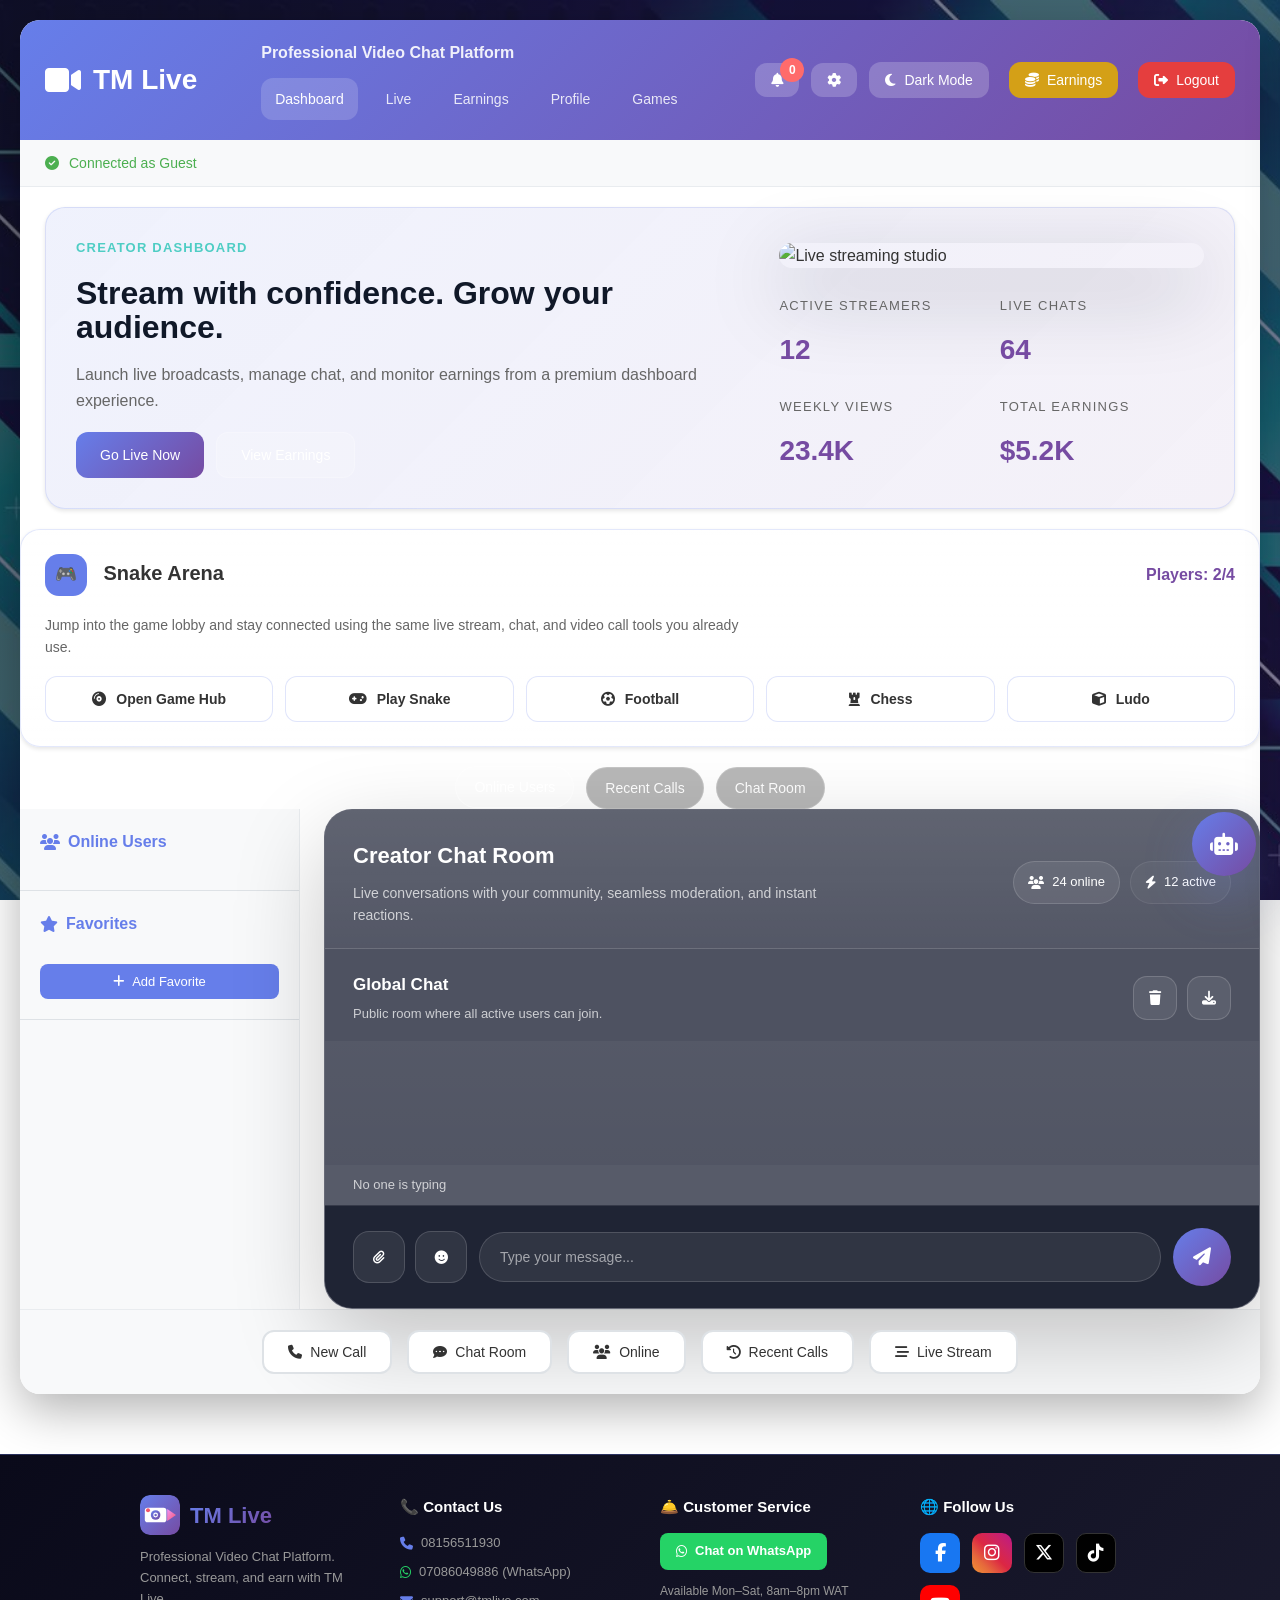
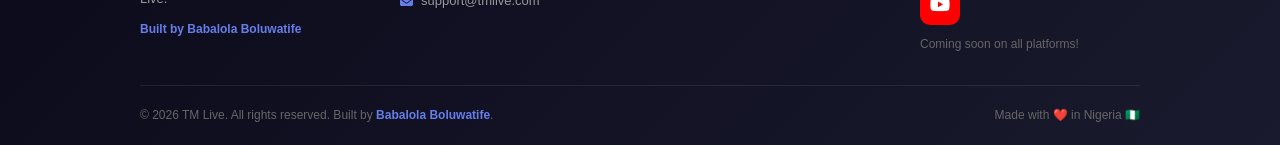
==== commit 7bc2d40d: "feat: add background video and fix JavaScript initialization bug - Fix: myName variable initializati" ====
--- a/frontend/public/index.html
+++ b/frontend/public/index.html
@@ -41,6 +41,14 @@
             }, 1200);
         });
     </script>
+
+    <div class="background-video-wrap" aria-hidden="true">
+        <video class="background-video" autoplay muted loop playsinline preload="metadata" poster="Img/background 2-1.jpg">
+            <source src="Img/background video.1.mp4" type="video/mp4">
+        </video>
+        <div class="background-video-overlay"></div>
+    </div>
+
     <div class="app-container">
         <!-- Notification Panel -->
         <div class="notification-panel" id="notificationPanel">
--- a/frontend/public/style.css
+++ b/frontend/public/style.css
@@ -76,11 +76,33 @@
     background-size: cover;
     background-position: center;
     background-attachment: fixed;
+    position: relative;
+}
+
+.background-video-wrap {
+    position: fixed;
+    inset: 0;
+    z-index: -2;
+    pointer-events: none;
+    overflow: hidden;
+}
+
+.background-video {
+    width: 100%;
+    height: 100%;
+    object-fit: cover;
+}
+
+.background-video-overlay {
+    position: absolute;
+    inset: 0;
+    background: linear-gradient(135deg, rgba(15, 15, 35, 0.62), rgba(42, 26, 84, 0.48));
 }
 
 /* ===== App Container ===== */
 .app-container {
     position: relative;
+    z-index: 1;
     min-height: 100vh;
     padding: 20px;
 }
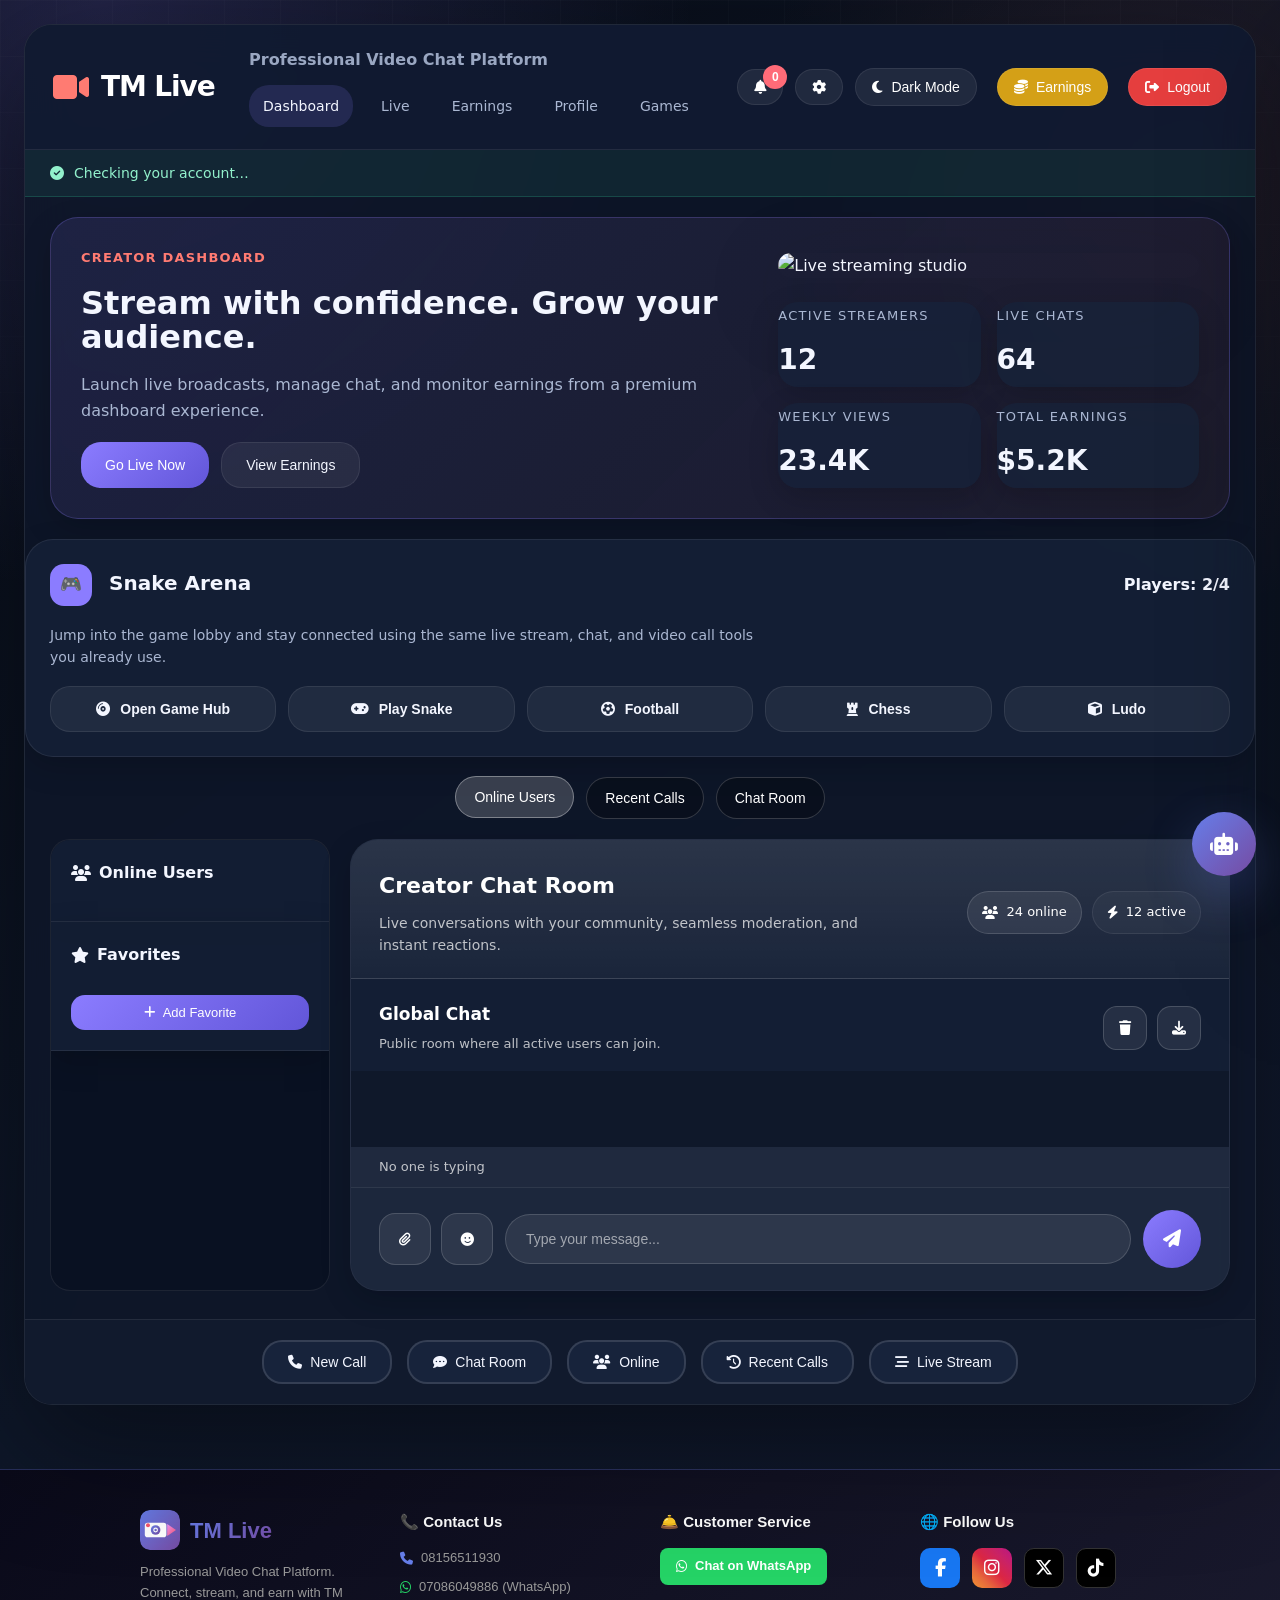
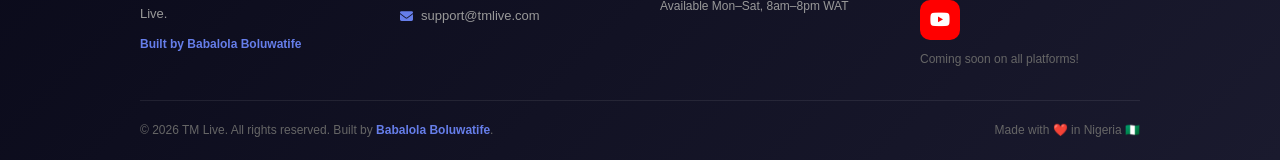
==== commit 104629c1: "Fix login CSP and loading screen" ====
--- a/frontend/public/index.html
+++ b/frontend/public/index.html
@@ -8,6 +8,7 @@
     <title>TM Live - Professional Video Chat Platform</title>
   <link rel="stylesheet" href="style.css">
     <link rel="stylesheet" href="https://cdnjs.cloudflare.com/ajax/libs/font-awesome/6.4.0/css/all.min.css">
+        <script src="config.js"></script>
         <script src="runtime-config.js"></script>
 </head>
 <body>
@@ -103,7 +104,7 @@
             <!-- Status Bar -->
             <div class="status-bar" id="statusBar">
                 <i class="fas fa-check-circle"></i>
-                <span id="statusText">Connected as Guest</span>
+                <span id="statusText">Checking your account…</span>
             </div>
 
             <section class="hero-section">
@@ -588,4 +589,4 @@
     </footer>
 
 </body>
-</html>+</html>
--- a/frontend/public/style.css
+++ b/frontend/public/style.css
@@ -2022,4 +2022,96 @@
 @keyframes pulse {
     0%, 100% { opacity: 1; }
     50% { opacity: 0.5; }
-}+}
+
+/* ===== TM Live 2026 visual system ===== */
+:root {
+    --primary-color: #8b7cff;
+    --primary-dark: #6256d9;
+    --secondary-color: #ff7b72;
+    --success-color: #35d6a2;
+    --danger-color: #ff6b78;
+    --warning-color: #f7c96f;
+    --info-color: #71b8ff;
+    --bg-light: #111a2d;
+    --bg-white: #17233b;
+    --bg-dark: #0b1220;
+    --bg-darker: #070c16;
+    --text-primary: #f3f6ff;
+    --text-secondary: #aab7d2;
+    --text-light: #71809e;
+    --text-white: #ffffff;
+    --border-light: rgba(255,255,255,0.08);
+    --border-medium: rgba(255,255,255,0.13);
+    --border-dark: rgba(255,255,255,0.2);
+    --shadow-sm: 0 10px 30px rgba(0,0,0,0.18);
+    --shadow-md: 0 18px 48px rgba(0,0,0,0.24);
+    --shadow-lg: 0 28px 80px rgba(0,0,0,0.3);
+    --shadow-xl: 0 40px 120px rgba(0,0,0,0.42);
+    --radius-sm: 10px;
+    --radius-md: 14px;
+    --radius-lg: 20px;
+    --radius-xl: 28px;
+}
+
+html { background: var(--bg-darker); }
+body {
+    background: radial-gradient(circle at 8% 0%, rgba(139,124,255,0.2), transparent 28%),
+                radial-gradient(circle at 92% 10%, rgba(255,123,114,0.1), transparent 22%),
+                linear-gradient(145deg, #070c16 0%, #0e1729 54%, #11182d 100%);
+    color: var(--text-primary);
+    font-family: Inter, ui-sans-serif, system-ui, -apple-system, BlinkMacSystemFont, "Segoe UI", sans-serif;
+}
+body::after {
+    content: "";
+    position: fixed;
+    inset: 0;
+    pointer-events: none;
+    background: linear-gradient(90deg, rgba(255,255,255,0.018) 1px, transparent 1px), linear-gradient(rgba(255,255,255,0.018) 1px, transparent 1px);
+    background-size: 56px 56px;
+    mask-image: linear-gradient(to bottom, black, transparent 80%);
+}
+.background-video-overlay { background: linear-gradient(135deg, rgba(7,12,22,0.9), rgba(16,20,44,0.78)); }
+.app-container { padding: 24px; }
+.container { max-width: 1440px; background: rgba(14,23,41,0.86); border: 1px solid var(--border-light); backdrop-filter: blur(22px); }
+.header { padding: 22px 28px; background: rgba(17,28,51,0.78); border-bottom: 1px solid var(--border-light); }
+.header-icon { color: var(--secondary-color); }
+.header-left h1 { letter-spacing: -0.04em; }
+.header-center h2 { color: var(--text-secondary); }
+.nav-link { color: var(--text-secondary); }
+.nav-link:hover, .nav-link.active { background: rgba(139,124,255,0.16); color: var(--text-primary); }
+.notification-btn, .settings-btn, .dark-mode-btn { background: rgba(255,255,255,0.07); border: 1px solid var(--border-light); }
+.status-bar { background: rgba(53,214,162,0.08); border-color: rgba(53,214,162,0.2); color: #92f1cc; }
+.hero-section { background: linear-gradient(135deg, rgba(139,124,255,0.12), rgba(255,123,114,0.06)); border-color: rgba(139,124,255,0.25); }
+.hero-copy h1, .metric-card strong, .game-room-status { color: var(--text-primary); }
+.eyebrow { color: var(--secondary-color); }
+.hero-btn-primary, .btn-primary, .add-favorite-btn, .send-btn, .notification-btn-action { background: linear-gradient(135deg, var(--primary-color), var(--primary-dark)); }
+.hero-btn-secondary, .game-room-btn { background: rgba(255,255,255,0.06); color: var(--text-primary); border-color: var(--border-light); }
+.metric-card, .game-room-card, .sidebar-section, .chat-room-card { background: rgba(23,35,59,0.72); border-color: var(--border-light); box-shadow: var(--shadow-sm); }
+.metric-card { border-radius: var(--radius-lg); }
+.main-layout { gap: 20px; padding: 20px 25px 28px; }
+.sidebar { background: rgba(9,16,30,0.6); border: 1px solid var(--border-light); border-radius: var(--radius-lg); }
+.sidebar-section { border-bottom-color: var(--border-light); }
+.sidebar-section h3 { color: var(--text-primary); }
+.user-item { background: rgba(255,255,255,0.045); border: 1px solid transparent; }
+.user-item:hover { background: rgba(139,124,255,0.12); border-color: rgba(139,124,255,0.2); }
+.messages { background: rgba(7,12,22,0.34); }
+.chat-input-panel { background: rgba(255,255,255,0.04); border-top-color: var(--border-light); }
+.chat-input-panel input, .support-input input { background: rgba(255,255,255,0.06); border-color: var(--border-light); color: var(--text-primary); }
+.modal-content, .notification-panel { background: #111d32; border: 1px solid var(--border-light); }
+.notification-header { background: linear-gradient(135deg, #292554, #582d48); }
+input:focus, textarea:focus, button:focus-visible, a:focus-visible { outline: 3px solid rgba(113,184,255,0.55); outline-offset: 3px; }
+@media (max-width: 768px) {
+    .app-container { padding: 10px; }
+    .header { padding: 18px; align-items: flex-start; }
+    .header-center--stack { width: 100%; }
+    .header-right { justify-content: flex-start; }
+    .header-right .dark-mode-btn span { display: none; }
+    .main-layout { padding: 12px; }
+    .hero-section { margin: 12px; padding: 22px; }
+    .hero-copy h1 { font-size: 2rem; }
+    .nav-link { padding: 8px 10px; }
+}
+@media (prefers-reduced-motion: reduce) {
+    *, *::before, *::after { animation-duration: 0.01ms !important; transition-duration: 0.01ms !important; scroll-behavior: auto !important; }
+}
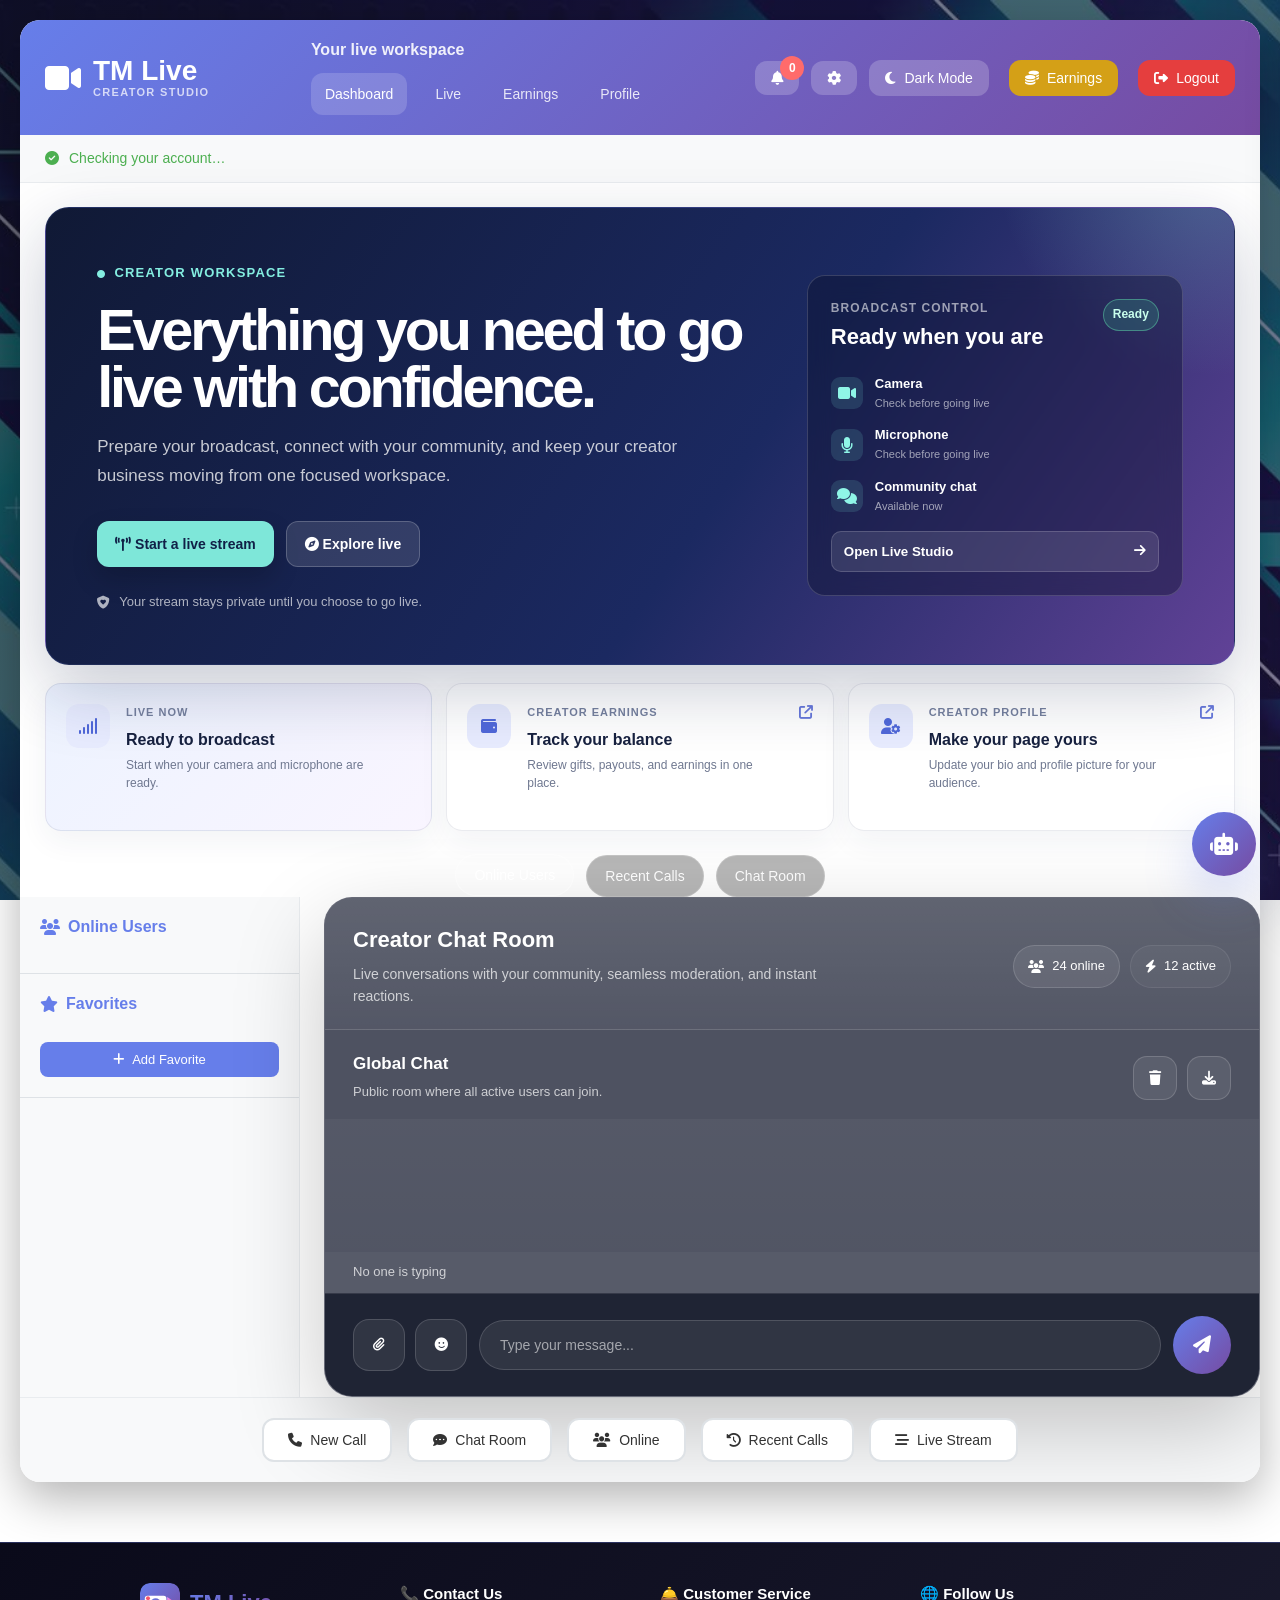
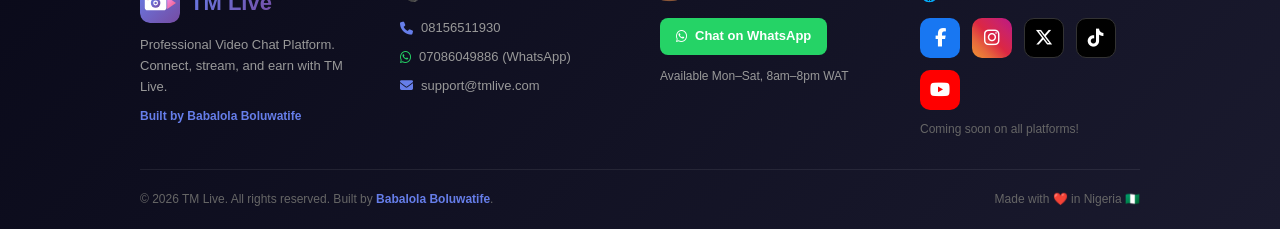
==== commit 6181dc85: "Redesign creator dashboard and remove games" ====
--- a/frontend/public/index.html
+++ b/frontend/public/index.html
@@ -5,17 +5,16 @@
     <link rel="icon" type="image/svg+xml" href="favicon.svg">
     <link rel="shortcut icon" href="favicon.svg">
     <meta name="viewport" content="width=device-width, initial-scale=1.0">
-    <title>TM Live - Professional Video Chat Platform</title>
+    <title>TM Live | Creator Studio</title>
   <link rel="stylesheet" href="style.css">
     <link rel="stylesheet" href="https://cdnjs.cloudflare.com/ajax/libs/font-awesome/6.4.0/css/all.min.css">
-        <script src="config.js"></script>
         <script src="runtime-config.js"></script>
 </head>
 <body>
     <!-- Page Loader -->
     <div id="pageLoader" style="
         position:fixed; top:0; left:0; width:100%; height:100%; z-index:99999;
-        background: #0f0f1a url('../img/Background_1.jpg') center/cover no-repeat;
+        background: #0f0f1a url('Img/Background 1.jpg') center/cover no-repeat;
         display:flex; flex-direction:column; align-items:center; justify-content:center;
         transition: opacity 0.5s ease;
     ">
@@ -66,16 +65,18 @@
             <header class="header">
                 <div class="header-left">
                     <i class="fas fa-video header-icon"></i>
-                    <h1>TM Live</h1>
+                    <div>
+                        <h1>TM Live</h1>
+                        <span class="brand-kicker">Creator Studio</span>
+                    </div>
                 </div>
                 <div class="header-center header-center--stack">
-                    <h2>Professional Video Chat Platform</h2>
+                    <h2>Your live workspace</h2>
                     <nav class="header-links">
                         <a class="nav-link active" href="index.html">Dashboard</a>
                         <a class="nav-link" href="livestream.html">Live</a>
                         <a class="nav-link" href="earnings.html">Earnings</a>
                         <a class="nav-link" href="profile.html">Profile</a>
-                        <a class="nav-link" href="Game.html">Games</a>
                     </nav>
                 </div>
                 <div class="header-right">
@@ -107,68 +108,46 @@
                 <span id="statusText">Checking your account…</span>
             </div>
 
-            <section class="hero-section">
-                <div class="hero-copy">
-                    <span class="eyebrow">Creator dashboard</span>
-                    <h1>Stream with confidence. Grow your audience.</h1>
-                    <p class="hero-subtitle">Launch live broadcasts, manage chat, and monitor earnings from a premium dashboard experience.</p>
-                    <div class="hero-actions">
-                        <button class="hero-btn-primary" onclick="startLiveStream()">Go Live Now</button>
-                        <button class="hero-btn-secondary" onclick="window.location.href='earnings.html'">View Earnings</button>
-                    </div>
-                </div>
-                <div class="hero-side">
-                    <div class="hero-visual">
-                        <img src="https://images.unsplash.com/photo-1500530855697-b586d89ba3ee?auto=format&fit=crop&w=1200&q=80" alt="Live streaming studio" loading="lazy" />
-                    </div>
-                    <div class="hero-metrics">
-                    <div class="metric-card">
-                        <span class="metric-title">Active Streamers</span>
-                        <strong>12</strong>
-                    </div>
-                    <div class="metric-card">
-                        <span class="metric-title">Live Chats</span>
-                        <strong>64</strong>
-                    </div>
-                    <div class="metric-card">
-                        <span class="metric-title">Weekly Views</span>
-                        <strong>23.4K</strong>
-                    </div>
-                    <div class="metric-card">
-                        <span class="metric-title">Total Earnings</span>
-                        <strong>$5.2K</strong>
-                    </div>
-                </div>
-            </div>
-        </section>
-
-                <div class="game-room-card">
-                    <div class="game-room-header">
-                        <div>
-                            <span class="game-room-icon">🎮</span>
-                            <h3>Snake Arena</h3>
-                        </div>
-                        <div class="game-room-status">Players: <strong id="gamePlayersCount">2/4</strong></div>
-                    </div>
-                    <p class="game-room-description">Jump into the game lobby and stay connected using the same live stream, chat, and video call tools you already use.</p>
-                    <div class="game-room-actions">
-                        <button class="game-room-btn" onclick="window.location.href='Game.html'">
-                            <i class="fas fa-compact-disc"></i> Open Game Hub
-                        </button>
-                        <button class="game-room-btn" onclick="openGameModal('snake')">
-                            <i class="fas fa-gamepad"></i> Play Snake
-                        </button>
-                        <button class="game-room-btn" onclick="openGameModal('football')">
-                            <i class="fas fa-futbol"></i> Football
-                        </button>
-                        <button class="game-room-btn" onclick="openGameModal('chess')">
-                            <i class="fas fa-chess-rook"></i> Chess
-                        </button>
-                        <button class="game-room-btn" onclick="openGameModal('ludo')">
-                            <i class="fas fa-cube"></i> Ludo
-                        </button>
-                    </div>
-                </div>
+            <section class="studio-hero" aria-labelledby="studioTitle">
+                <div class="studio-copy">
+                    <span class="eyebrow"><i class="fas fa-circle"></i> Creator workspace</span>
+                    <h1 id="studioTitle">Everything you need to go live with confidence.</h1>
+                    <p>Prepare your broadcast, connect with your community, and keep your creator business moving from one focused workspace.</p>
+                    <div class="studio-actions">
+                        <button class="studio-primary" onclick="startLiveStream()"><i class="fas fa-broadcast-tower"></i> Start a live stream</button>
+                        <button class="studio-secondary" onclick="window.location.href='livestream.html'"><i class="fas fa-compass"></i> Explore live</button>
+                    </div>
+                    <div class="studio-note"><i class="fas fa-shield-heart"></i> Your stream stays private until you choose to go live.</div>
+                </div>
+                <aside class="broadcast-card" aria-label="Broadcast readiness">
+                    <div class="broadcast-card-top">
+                        <div><span>Broadcast control</span><h3>Ready when you are</h3></div>
+                        <span class="ready-dot">Ready</span>
+                    </div>
+                    <div class="readiness-list">
+                        <div><span class="readiness-icon"><i class="fas fa-video"></i></span><span>Camera</span><strong>Check before going live</strong></div>
+                        <div><span class="readiness-icon"><i class="fas fa-microphone"></i></span><span>Microphone</span><strong>Check before going live</strong></div>
+                        <div><span class="readiness-icon"><i class="fas fa-comments"></i></span><span>Community chat</span><strong>Available now</strong></div>
+                    </div>
+                    <button class="broadcast-link" onclick="window.location.href='livestream.html'">Open Live Studio <i class="fas fa-arrow-right"></i></button>
+                </aside>
+            </section>
+
+            <section class="creator-overview" aria-label="Creator overview">
+                <article class="overview-card overview-card--accent">
+                    <span class="overview-icon"><i class="fas fa-signal"></i></span>
+                    <div><span class="overview-label">Live now</span><strong>Ready to broadcast</strong><small>Start when your camera and microphone are ready.</small></div>
+                </article>
+                <article class="overview-card">
+                    <span class="overview-icon"><i class="fas fa-wallet"></i></span>
+                    <div><span class="overview-label">Creator earnings</span><strong>Track your balance</strong><small>Review gifts, payouts, and earnings in one place.</small></div>
+                    <button class="overview-link" onclick="window.location.href='earnings.html'" aria-label="Open earnings"><i class="fas fa-arrow-up-right-from-square"></i></button>
+                </article>
+                <article class="overview-card">
+                    <span class="overview-icon"><i class="fas fa-user-gear"></i></span>
+                    <div><span class="overview-label">Creator profile</span><strong>Make your page yours</strong><small>Update your bio and profile picture for your audience.</small></div>
+                    <button class="overview-link" onclick="window.location.href='profile.html'" aria-label="Open profile"><i class="fas fa-arrow-up-right-from-square"></i></button>
+                </article>
             </section>
 
             <div class="panel-controls">
@@ -330,95 +309,6 @@
         <div class="emoji-grid"></div>
     </div>
 
-    <!-- Multi-Game Modal -->
-    <div class="game-modal" id="gameModal">
-        <div class="game-modal-content">
-            <div class="game-modal-header">
-                <div>
-                    <span class="game-room-icon">🎮</span>
-                    <div>
-                        <h3 id="gameModalTitle">Game Room</h3>
-                        <p class="game-room-description" id="gameModalSubtitle">Choose a game and jump in.</p>
-                    </div>
-                </div>
-                <button class="close-modal" onclick="closeGameModal()">×</button>
-            </div>
-
-            <div class="game-tabs">
-                <button class="game-tab active" data-game="snake" onclick="selectGameTab('snake')">Snake</button>
-                <button class="game-tab" data-game="football" onclick="selectGameTab('football')">Football</button>
-                <button class="game-tab" data-game="chess" onclick="selectGameTab('chess')">Chess</button>
-                <button class="game-tab" data-game="ludo" onclick="selectGameTab('ludo')">Ludo</button>
-            </div>
-
-            <div class="game-tab-panels">
-                <div class="game-tab-panel active" id="snakePanel">
-                    <div class="game-status-bar">
-                        <div>Score: <strong id="snakeScore">0</strong></div>
-                        <div>Status: <strong id="snakeStatus">Ready</strong></div>
-                    </div>
-                    <canvas id="snakeCanvas" width="480" height="360"></canvas>
-                    <div class="game-controls">
-                        <button class="btn-secondary" onclick="startSnakeGame()">Start</button>
-                        <button class="btn-secondary" onclick="pauseSnakeGame()">Pause</button>
-                        <button class="btn-primary" onclick="resetSnakeGame()">Reset</button>
-                    </div>
-                </div>
-
-                <div class="game-tab-panel" id="footballPanel">
-                    <div class="game-status-bar">
-                        <div>Goals: <strong id="footballScore">0</strong></div>
-                        <div>Status: <strong id="footballStatus">Ready</strong></div>
-                    </div>
-                    <div class="football-field" id="footballField">
-                        <div class="football-target" id="footballTarget"></div>
-                        <div class="football-ball" id="footballBall"></div>
-                    </div>
-                    <div class="game-controls">
-                        <button class="btn-secondary" onclick="shootFootballGoal()">Shoot</button>
-                        <button class="btn-primary" onclick="resetFootballGame()">Reset</button>
-                    </div>
-                </div>
-
-                <div class="game-tab-panel" id="chessPanel">
-                    <div class="game-status-bar">
-                        <div>Turn: <strong id="chessTurn">White</strong></div>
-                        <div>Moves: <strong id="chessMoveCount">0</strong></div>
-                    </div>
-                    <div class="chess-board" id="chessBoard"></div>
-                    <div class="game-controls" style="justify-content: space-between; flex-wrap: wrap;">
-                        <button class="btn-secondary" onclick="resetChessGame()">Reset</button>
-                        <div class="chess-help">Click a piece, then click its target square.</div>
-                    </div>
-                    <div class="chess-log" id="chessLog"></div>
-                </div>
-
-                <div class="game-tab-panel" id="ludoPanel">
-                    <div class="game-status-bar">
-                        <div>Mode: <strong id="ludoModeName">Computer</strong></div>
-                        <div>Dice: <strong id="ludoDice">-</strong></div>
-                    </div>
-                    <div class="ludo-mode-switch">
-                        <button class="btn-secondary" onclick="setLudoMode('computer')">Vs Computer</button>
-                        <button class="btn-secondary" onclick="setLudoMode('online')">Online 2-Player</button>
-                    </div>
-                    <div class="ludo-room-panel" id="ludoRoomPanel">
-                        <input type="text" id="ludoRoomInput" placeholder="Room code" maxlength="6">
-                        <button class="btn-primary" onclick="createLudoRoom()">Create Room</button>
-                        <button class="btn-secondary" onclick="joinLudoRoom()">Join Room</button>
-                    </div>
-                    <div class="ludo-room-status" id="ludoRoomStatus">Room: none</div>
-                    <div class="ludo-board" id="ludoBoard"></div>
-                    <div class="game-controls" style="flex-wrap: wrap; gap: 12px;">
-                        <button class="btn-secondary" onclick="rollLudoDice()">Roll Dice</button>
-                        <span class="ludo-instruction" id="ludoInstruction">Use dice then move a token.</span>
-                        <div id="ludoTokenButtons"></div>
-                    </div>
-                </div>
-            </div>
-        </div>
-    </div>
-
     <!-- File Upload Modal -->
     <div class="modal" id="fileModal">
         <div class="modal-content">
--- a/frontend/public/style.css
+++ b/frontend/public/style.css
@@ -313,6 +313,90 @@
 .nav-link.active {
     background: rgba(255,255,255,0.16);
     color: var(--text-white);
+}
+
+/* ===== Creator Studio Dashboard ===== */
+.brand-kicker {
+    display: block;
+    margin-top: -4px;
+    color: rgba(255,255,255,0.72);
+    font-size: 11px;
+    font-weight: 700;
+    letter-spacing: 0.12em;
+    text-transform: uppercase;
+}
+
+.studio-hero {
+    display: grid;
+    grid-template-columns: minmax(0, 1.45fr) minmax(300px, 0.8fr);
+    gap: 28px;
+    margin: 24px 25px 18px;
+    padding: clamp(28px, 4vw, 52px);
+    border: 1px solid rgba(102,126,234,0.18);
+    border-radius: 24px;
+    background: linear-gradient(125deg, #101935 0%, #1b2961 58%, #614297 100%);
+    color: #fff;
+    box-shadow: 0 24px 70px rgba(19, 29, 69, 0.23);
+    overflow: hidden;
+    position: relative;
+}
+
+.studio-hero::after {
+    content: '';
+    position: absolute;
+    width: 460px;
+    height: 460px;
+    border-radius: 50%;
+    right: -210px;
+    top: -280px;
+    background: radial-gradient(circle, rgba(126,231,217,0.27), transparent 67%);
+    pointer-events: none;
+}
+
+.studio-copy, .broadcast-card { position: relative; z-index: 1; }
+.studio-copy { max-width: 650px; }
+.studio-copy .eyebrow { color: #84eee1; display: inline-flex; align-items: center; gap: 8px; }
+.studio-copy .eyebrow i { font-size: 8px; }
+.studio-copy h1 { margin: 18px 0; font-size: clamp(2.25rem, 4.5vw, 4.4rem); line-height: 0.98; letter-spacing: -0.055em; }
+.studio-copy > p { max-width: 590px; color: rgba(255,255,255,0.76); font-size: 17px; line-height: 1.7; }
+.studio-actions { display: flex; gap: 12px; flex-wrap: wrap; margin-top: 30px; }
+.studio-primary, .studio-secondary { border: 0; border-radius: 12px; padding: 14px 18px; font-size: 14px; font-weight: 750; cursor: pointer; transition: transform 0.2s, box-shadow 0.2s; }
+.studio-primary { background: #7ee7d9; color: #102047; box-shadow: 0 12px 26px rgba(0,0,0,0.18); }
+.studio-secondary { background: rgba(255,255,255,0.12); color: #fff; border: 1px solid rgba(255,255,255,0.2); }
+.studio-primary:hover, .studio-secondary:hover { transform: translateY(-2px); }
+.studio-note { margin-top: 25px; font-size: 13px; color: rgba(255,255,255,0.66); display: flex; gap: 9px; align-items: center; }
+
+.broadcast-card { align-self: center; padding: 23px; border: 1px solid rgba(255,255,255,0.16); border-radius: 18px; background: rgba(8, 14, 37, 0.38); backdrop-filter: blur(12px); }
+.broadcast-card-top { display: flex; justify-content: space-between; gap: 12px; align-items: flex-start; }
+.broadcast-card-top span:first-child { display: block; color: rgba(255,255,255,0.58); font-size: 12px; font-weight: 700; text-transform: uppercase; letter-spacing: 0.09em; }
+.broadcast-card h3 { margin-top: 4px; font-size: 22px; }
+.ready-dot { color: #c9ffed; background: rgba(57, 212, 150, 0.18); border: 1px solid rgba(111, 247, 186, 0.38); padding: 5px 9px; border-radius: 999px; font-size: 12px; font-weight: 700; }
+.readiness-list { margin: 23px 0 16px; display: grid; gap: 13px; }
+.readiness-list > div { display: grid; grid-template-columns: 34px 1fr; column-gap: 10px; align-items: center; }
+.readiness-icon { grid-row: span 2; display: grid; place-items: center; width: 32px; height: 32px; border-radius: 9px; background: rgba(126,231,217,0.14); color: #8ff6e7; }
+.readiness-list span:not(.readiness-icon) { font-size: 13px; font-weight: 650; }
+.readiness-list strong { color: rgba(255,255,255,0.59); font-size: 11px; font-weight: 500; }
+.broadcast-link { width: 100%; background: rgba(255,255,255,0.11); border: 1px solid rgba(255,255,255,0.16); color: #fff; padding: 12px; border-radius: 10px; cursor: pointer; font-weight: 700; text-align: left; display: flex; justify-content: space-between; }
+
+.creator-overview { display: grid; grid-template-columns: repeat(3, minmax(0, 1fr)); gap: 14px; margin: 0 25px 24px; }
+.overview-card { min-height: 148px; display: grid; grid-template-columns: 46px 1fr auto; align-items: start; gap: 14px; padding: 20px; border: 1px solid rgba(24, 36, 77, 0.09); border-radius: 16px; background: rgba(255,255,255,0.94); box-shadow: 0 10px 30px rgba(31, 43, 83, 0.06); }
+.overview-card--accent { background: linear-gradient(135deg, #edf3ff, #f9f5ff); }
+.overview-icon { display: grid; place-items: center; width: 44px; height: 44px; border-radius: 13px; color: #5068d9; background: #e8ecff; }
+.overview-label { display: block; color: #75809e; font-size: 11px; font-weight: 800; letter-spacing: 0.09em; text-transform: uppercase; }
+.overview-card strong { display: block; margin: 5px 0; color: #17213f; font-size: 16px; }
+.overview-card small { display: block; color: #6f7890; line-height: 1.45; font-size: 12px; }
+.overview-link { background: transparent; border: 0; color: #6778db; cursor: pointer; font-size: 14px; }
+
+@media (max-width: 900px) {
+    .studio-hero { grid-template-columns: 1fr; }
+    .creator-overview { grid-template-columns: 1fr; }
+}
+
+@media (max-width: 600px) {
+    .studio-hero, .creator-overview { margin-left: 14px; margin-right: 14px; }
+    .studio-hero { padding: 28px 22px; }
+    .studio-copy h1 { font-size: 2.35rem; }
+    .studio-primary, .studio-secondary { width: 100%; }
 }
 
 .hero-section {
@@ -2024,94 +2108,831 @@
     50% { opacity: 0.5; }
 }
 
-/* ===== TM Live 2026 visual system ===== */
-:root {
-    --primary-color: #8b7cff;
-    --primary-dark: #6256d9;
-    --secondary-color: #ff7b72;
-    --success-color: #35d6a2;
-    --danger-color: #ff6b78;
-    --warning-color: #f7c96f;
-    --info-color: #71b8ff;
-    --bg-light: #111a2d;
-    --bg-white: #17233b;
-    --bg-dark: #0b1220;
-    --bg-darker: #070c16;
-    --text-primary: #f3f6ff;
-    --text-secondary: #aab7d2;
-    --text-light: #71809e;
-    --text-white: #ffffff;
-    --border-light: rgba(255,255,255,0.08);
-    --border-medium: rgba(255,255,255,0.13);
-    --border-dark: rgba(255,255,255,0.2);
-    --shadow-sm: 0 10px 30px rgba(0,0,0,0.18);
-    --shadow-md: 0 18px 48px rgba(0,0,0,0.24);
-    --shadow-lg: 0 28px 80px rgba(0,0,0,0.3);
-    --shadow-xl: 0 40px 120px rgba(0,0,0,0.42);
-    --radius-sm: 10px;
-    --radius-md: 14px;
-    --radius-lg: 20px;
-    --radius-xl: 28px;
-}
-
-html { background: var(--bg-darker); }
-body {
-    background: radial-gradient(circle at 8% 0%, rgba(139,124,255,0.2), transparent 28%),
-                radial-gradient(circle at 92% 10%, rgba(255,123,114,0.1), transparent 22%),
-                linear-gradient(145deg, #070c16 0%, #0e1729 54%, #11182d 100%);
+/* ===== STAGE 2A: DESIGN SYSTEM & UI COMPONENTS ===== */
+
+/* ===== TYPOGRAPHY SYSTEM ===== */
+h1 { font-size: 2rem; font-weight: 700; line-height: 1.2; }
+h2 { font-size: 1.75rem; font-weight: 700; line-height: 1.3; }
+h3 { font-size: 1.5rem; font-weight: 700; line-height: 1.3; }
+h4 { font-size: 1.25rem; font-weight: 600; line-height: 1.4; }
+h5 { font-size: 1rem; font-weight: 600; line-height: 1.5; }
+h6 { font-size: 0.875rem; font-weight: 600; line-height: 1.5; }
+
+.text-lg { font-size: 1.125rem; }
+.text-base { font-size: 1rem; }
+.text-sm { font-size: 0.875rem; }
+.text-xs { font-size: 0.75rem; }
+.text-bold { font-weight: 700; }
+.text-semibold { font-weight: 600; }
+.text-medium { font-weight: 500; }
+
+/* ===== BUTTON SYSTEM ===== */
+.btn {
+    display: inline-flex;
+    align-items: center;
+    justify-content: center;
+    gap: 8px;
+    border: none;
+    border-radius: var(--radius-md);
+    font-size: 14px;
+    font-weight: 600;
+    cursor: pointer;
+    transition: all var(--transition-fast);
+    white-space: nowrap;
+    text-decoration: none;
+    user-select: none;
+}
+
+/* Button Sizes */
+.btn-xs { padding: 6px 10px; font-size: 12px; }
+.btn-sm { padding: 8px 14px; font-size: 13px; }
+.btn-md { padding: 12px 20px; font-size: 14px; }
+.btn-lg { padding: 14px 28px; font-size: 15px; }
+.btn-xl { padding: 16px 32px; font-size: 16px; }
+
+/* Button Variants */
+.btn-primary {
+    background: linear-gradient(135deg, var(--primary-color), var(--primary-dark));
+    color: var(--text-white);
+}
+.btn-primary:hover { transform: translateY(-2px); box-shadow: var(--shadow-md); }
+.btn-primary:active { transform: translateY(0); }
+
+.btn-secondary {
+    background: var(--secondary-color);
+    color: var(--text-white);
+}
+.btn-secondary:hover { transform: translateY(-2px); box-shadow: var(--shadow-md); }
+
+.btn-outline {
+    background: transparent;
+    border: 2px solid var(--primary-color);
+    color: var(--primary-color);
+}
+.btn-outline:hover { background: rgba(102, 126, 234, 0.1); }
+
+.btn-ghost {
+    background: transparent;
+    color: var(--primary-color);
+}
+.btn-ghost:hover { background: rgba(102, 126, 234, 0.1); }
+
+.btn-danger {
+    background: var(--danger-color);
+    color: var(--text-white);
+}
+.btn-danger:hover { transform: translateY(-2px); box-shadow: 0 8px 16px rgba(255, 107, 107, 0.3); }
+
+.btn-success {
+    background: var(--success-color);
+    color: var(--text-white);
+}
+.btn-success:hover { transform: translateY(-2px); box-shadow: 0 8px 16px rgba(76, 175, 80, 0.3); }
+
+.btn-disabled,
+.btn:disabled {
+    opacity: 0.5;
+    cursor: not-allowed;
+    transform: none !important;
+}
+
+/* ===== CARD SYSTEM ===== */
+.card {
+    background: var(--bg-white);
+    border: 1px solid var(--border-light);
+    border-radius: var(--radius-lg);
+    padding: 20px;
+    box-shadow: var(--shadow-sm);
+    transition: all var(--transition-normal);
+}
+
+.card:hover {
+    box-shadow: var(--shadow-md);
+    transform: translateY(-2px);
+}
+
+.card-compact { padding: 16px; }
+.card-spacious { padding: 28px; }
+
+.card-livestream {
+    position: relative;
+    overflow: hidden;
+    border-radius: var(--radius-xl);
+    cursor: pointer;
+    background: var(--bg-dark);
+    color: var(--text-white);
+}
+
+.card-livestream-thumb {
+    position: relative;
+    width: 100%;
+    padding-bottom: 56.25%; /* 16:9 aspect ratio */
+    background: var(--bg-darker);
+    overflow: hidden;
+}
+
+.card-livestream-thumb img,
+.card-livestream-thumb video {
+    position: absolute;
+    top: 0;
+    left: 0;
+    width: 100%;
+    height: 100%;
+    object-fit: cover;
+}
+
+.card-livestream-info {
+    padding: 16px;
+}
+
+.card-livestream-title {
+    font-size: 15px;
+    font-weight: 600;
+    margin-bottom: 8px;
+    color: var(--text-white);
+}
+
+.card-livestream-creator {
+    display: flex;
+    align-items: center;
+    gap: 10px;
+    margin-bottom: 10px;
+}
+
+.card-livestream-meta {
+    display: flex;
+    justify-content: space-between;
+    align-items: center;
+    font-size: 13px;
+    color: rgba(255, 255, 255, 0.7);
+}
+
+.card-creator {
+    text-align: center;
+    border-radius: var(--radius-xl);
+    overflow: hidden;
+}
+
+.card-creator-header {
+    position: relative;
+    height: 120px;
+    background: linear-gradient(135deg, var(--primary-color), var(--primary-dark));
+    overflow: hidden;
+}
+
+.card-creator-cover {
+    width: 100%;
+    height: 100%;
+    object-fit: cover;
+}
+
+.card-creator-body {
+    padding: 20px 16px;
+}
+
+.card-creator-avatar {
+    width: 80px;
+    height: 80px;
+    margin: -50px auto 12px;
+    position: relative;
+    z-index: 2;
+}
+
+.card-creator-name {
+    font-size: 16px;
+    font-weight: 700;
+    margin-bottom: 4px;
+}
+
+.card-creator-handle {
+    font-size: 13px;
+    color: var(--text-light);
+    margin-bottom: 12px;
+}
+
+.card-creator-bio {
+    font-size: 13px;
+    color: var(--text-secondary);
+    margin-bottom: 16px;
+    line-height: 1.5;
+}
+
+.card-creator-stats {
+    display: flex;
+    justify-content: space-around;
+    padding: 12px 0;
+    border-top: 1px solid var(--border-light);
+    border-bottom: 1px solid var(--border-light);
+    margin-bottom: 16px;
+}
+
+.card-creator-stat {
+    text-align: center;
+}
+
+.card-creator-stat-value {
+    font-size: 16px;
+    font-weight: 700;
+    color: var(--primary-color);
+}
+
+.card-creator-stat-label {
+    font-size: 12px;
+    color: var(--text-light);
+}
+
+/* ===== BADGE SYSTEM ===== */
+.badge {
+    display: inline-flex;
+    align-items: center;
+    gap: 6px;
+    padding: 6px 10px;
+    background: var(--bg-light);
     color: var(--text-primary);
-    font-family: Inter, ui-sans-serif, system-ui, -apple-system, BlinkMacSystemFont, "Segoe UI", sans-serif;
-}
-body::after {
-    content: "";
+    border-radius: 999px;
+    font-size: 12px;
+    font-weight: 600;
+    border: 1px solid var(--border-light);
+}
+
+.badge-live {
+    background: linear-gradient(135deg, #FF6B6B, #FF5252);
+    color: var(--text-white);
+    border: none;
+    animation: pulse 1.5s infinite;
+}
+
+.badge-live::before {
+    content: '●';
+    color: #ffffff;
+}
+
+.badge-verified {
+    background: rgba(76, 175, 80, 0.1);
+    color: var(--success-color);
+    border-color: var(--success-color);
+}
+
+.badge-verified::before {
+    content: '✓';
+}
+
+.badge-creator {
+    background: linear-gradient(135deg, rgba(102, 126, 234, 0.1), rgba(118, 75, 162, 0.1));
+    color: var(--primary-color);
+    border-color: var(--primary-color);
+}
+
+.badge-creator::before {
+    content: '👑';
+}
+
+.badge-moderator {
+    background: linear-gradient(135deg, rgba(255, 193, 7, 0.1), rgba(255, 152, 0, 0.1));
+    color: #FFA500;
+    border-color: #FFA500;
+}
+
+.badge-new {
+    background: linear-gradient(135deg, #FF6B6B, #FF8787);
+    color: var(--text-white);
+    border: none;
+}
+
+.badge-trending {
+    background: linear-gradient(135deg, #FFD93D, #F5AC42);
+    color: var(--text-white);
+    border: none;
+}
+
+.badge-hot {
+    background: linear-gradient(135deg, #FF6B6B, #FF5252);
+    color: var(--text-white);
+    border: none;
+}
+
+/* ===== AVATAR SYSTEM ===== */
+.avatar {
+    display: inline-flex;
+    align-items: center;
+    justify-content: center;
+    border-radius: var(--radius-full);
+    background: linear-gradient(135deg, var(--primary-color), var(--primary-dark));
+    color: var(--text-white);
+    font-weight: 700;
+    overflow: hidden;
+    flex-shrink: 0;
+}
+
+.avatar-xs { width: 28px; height: 28px; font-size: 11px; }
+.avatar-sm { width: 36px; height: 36px; font-size: 13px; }
+.avatar-md { width: 48px; height: 48px; font-size: 16px; }
+.avatar-lg { width: 64px; height: 64px; font-size: 20px; }
+.avatar-xl { width: 96px; height: 96px; font-size: 32px; }
+
+.avatar img {
+    width: 100%;
+    height: 100%;
+    object-fit: cover;
+}
+
+.avatar-with-status {
+    position: relative;
+}
+
+.avatar-status {
+    position: absolute;
+    bottom: 0;
+    right: 0;
+    width: 24%;
+    height: 24%;
+    border-radius: var(--radius-full);
+    background: var(--success-color);
+    border: 2px solid var(--text-white);
+    box-shadow: 0 2px 4px rgba(0, 0, 0, 0.2);
+}
+
+.avatar-status.offline { background: var(--text-light); }
+.avatar-status.away { background: #FFA500; }
+
+/* ===== LOADING SKELETON ===== */
+@keyframes shimmer {
+    0% { background-position: -1000px 0; }
+    100% { background-position: 1000px 0; }
+}
+
+.skeleton {
+    background: linear-gradient(90deg, var(--bg-light) 25%, rgba(255, 255, 255, 0.2) 50%, var(--bg-light) 75%);
+    background-size: 1000px 100%;
+    animation: shimmer 2s infinite;
+    border-radius: var(--radius-md);
+}
+
+.skeleton-text {
+    height: 14px;
+    margin-bottom: 8px;
+}
+
+.skeleton-avatar {
+    width: 48px;
+    height: 48px;
+    border-radius: var(--radius-full);
+}
+
+.skeleton-card {
+    padding: 16px;
+    border-radius: var(--radius-lg);
+}
+
+.skeleton-line {
+    height: 16px;
+    margin-bottom: 12px;
+}
+
+.skeleton-line:last-child {
+    margin-bottom: 0;
+}
+
+/* ===== TOAST / ALERT ===== */
+.toast {
     position: fixed;
-    inset: 0;
-    pointer-events: none;
-    background: linear-gradient(90deg, rgba(255,255,255,0.018) 1px, transparent 1px), linear-gradient(rgba(255,255,255,0.018) 1px, transparent 1px);
-    background-size: 56px 56px;
-    mask-image: linear-gradient(to bottom, black, transparent 80%);
-}
-.background-video-overlay { background: linear-gradient(135deg, rgba(7,12,22,0.9), rgba(16,20,44,0.78)); }
-.app-container { padding: 24px; }
-.container { max-width: 1440px; background: rgba(14,23,41,0.86); border: 1px solid var(--border-light); backdrop-filter: blur(22px); }
-.header { padding: 22px 28px; background: rgba(17,28,51,0.78); border-bottom: 1px solid var(--border-light); }
-.header-icon { color: var(--secondary-color); }
-.header-left h1 { letter-spacing: -0.04em; }
-.header-center h2 { color: var(--text-secondary); }
-.nav-link { color: var(--text-secondary); }
-.nav-link:hover, .nav-link.active { background: rgba(139,124,255,0.16); color: var(--text-primary); }
-.notification-btn, .settings-btn, .dark-mode-btn { background: rgba(255,255,255,0.07); border: 1px solid var(--border-light); }
-.status-bar { background: rgba(53,214,162,0.08); border-color: rgba(53,214,162,0.2); color: #92f1cc; }
-.hero-section { background: linear-gradient(135deg, rgba(139,124,255,0.12), rgba(255,123,114,0.06)); border-color: rgba(139,124,255,0.25); }
-.hero-copy h1, .metric-card strong, .game-room-status { color: var(--text-primary); }
-.eyebrow { color: var(--secondary-color); }
-.hero-btn-primary, .btn-primary, .add-favorite-btn, .send-btn, .notification-btn-action { background: linear-gradient(135deg, var(--primary-color), var(--primary-dark)); }
-.hero-btn-secondary, .game-room-btn { background: rgba(255,255,255,0.06); color: var(--text-primary); border-color: var(--border-light); }
-.metric-card, .game-room-card, .sidebar-section, .chat-room-card { background: rgba(23,35,59,0.72); border-color: var(--border-light); box-shadow: var(--shadow-sm); }
-.metric-card { border-radius: var(--radius-lg); }
-.main-layout { gap: 20px; padding: 20px 25px 28px; }
-.sidebar { background: rgba(9,16,30,0.6); border: 1px solid var(--border-light); border-radius: var(--radius-lg); }
-.sidebar-section { border-bottom-color: var(--border-light); }
-.sidebar-section h3 { color: var(--text-primary); }
-.user-item { background: rgba(255,255,255,0.045); border: 1px solid transparent; }
-.user-item:hover { background: rgba(139,124,255,0.12); border-color: rgba(139,124,255,0.2); }
-.messages { background: rgba(7,12,22,0.34); }
-.chat-input-panel { background: rgba(255,255,255,0.04); border-top-color: var(--border-light); }
-.chat-input-panel input, .support-input input { background: rgba(255,255,255,0.06); border-color: var(--border-light); color: var(--text-primary); }
-.modal-content, .notification-panel { background: #111d32; border: 1px solid var(--border-light); }
-.notification-header { background: linear-gradient(135deg, #292554, #582d48); }
-input:focus, textarea:focus, button:focus-visible, a:focus-visible { outline: 3px solid rgba(113,184,255,0.55); outline-offset: 3px; }
+    bottom: 24px;
+    left: 24px;
+    max-width: 420px;
+    padding: 16px 20px;
+    background: var(--bg-white);
+    border: 1px solid var(--border-light);
+    border-radius: var(--radius-lg);
+    box-shadow: var(--shadow-lg);
+    display: flex;
+    align-items: center;
+    gap: 12px;
+    animation: slideIn 0.3s ease;
+    z-index: 10001;
+}
+
+.toast-success {
+    background: rgba(76, 175, 80, 0.1);
+    border-color: var(--success-color);
+    color: var(--success-color);
+}
+
+.toast-error {
+    background: rgba(255, 107, 107, 0.1);
+    border-color: var(--danger-color);
+    color: var(--danger-color);
+}
+
+.toast-warning {
+    background: rgba(255, 165, 0, 0.1);
+    border-color: var(--warning-color);
+    color: var(--warning-color);
+}
+
+.toast-info {
+    background: rgba(69, 183, 209, 0.1);
+    border-color: var(--info-color);
+    color: var(--info-color);
+}
+
+.toast-icon { font-size: 18px; }
+.toast-message { flex: 1; font-size: 14px; }
+.toast-close {
+    background: none;
+    border: none;
+    color: inherit;
+    cursor: pointer;
+    font-size: 18px;
+}
+
+/* ===== TABS ===== */
+.tabs {
+    display: flex;
+    gap: 4px;
+    border-bottom: 1px solid var(--border-light);
+    margin-bottom: 20px;
+}
+
+.tab-button {
+    padding: 12px 20px;
+    background: transparent;
+    border: none;
+    border-bottom: 3px solid transparent;
+    color: var(--text-secondary);
+    cursor: pointer;
+    font-weight: 600;
+    font-size: 14px;
+    transition: all var(--transition-fast);
+}
+
+.tab-button:hover { color: var(--text-primary); }
+
+.tab-button.active {
+    color: var(--primary-color);
+    border-bottom-color: var(--primary-color);
+}
+
+.tab-panel {
+    display: none;
+}
+
+.tab-panel.active {
+    display: block;
+    animation: fadeIn 0.3s ease;
+}
+
+/* ===== DROPDOWN ===== */
+.dropdown {
+    position: relative;
+    display: inline-block;
+}
+
+.dropdown-trigger {
+    display: flex;
+    align-items: center;
+    gap: 8px;
+    padding: 10px 16px;
+    background: var(--bg-light);
+    border: 1px solid var(--border-light);
+    border-radius: var(--radius-md);
+    cursor: pointer;
+    font-size: 14px;
+    transition: all var(--transition-fast);
+}
+
+.dropdown-trigger:hover {
+    background: var(--bg-white);
+    box-shadow: var(--shadow-sm);
+}
+
+.dropdown-menu {
+    position: absolute;
+    top: 100%;
+    left: 0;
+    min-width: 200px;
+    background: var(--bg-white);
+    border: 1px solid var(--border-light);
+    border-radius: var(--radius-lg);
+    box-shadow: var(--shadow-lg);
+    margin-top: 8px;
+    display: none;
+    z-index: 1000;
+}
+
+.dropdown-menu.active {
+    display: block;
+    animation: slideIn 0.2s ease;
+}
+
+.dropdown-item {
+    padding: 12px 16px;
+    background: none;
+    border: none;
+    width: 100%;
+    text-align: left;
+    cursor: pointer;
+    color: var(--text-primary);
+    font-size: 14px;
+    transition: all var(--transition-fast);
+}
+
+.dropdown-item:hover {
+    background: var(--bg-light);
+}
+
+.dropdown-divider {
+    height: 1px;
+    background: var(--border-light);
+    margin: 4px 0;
+}
+
+/* ===== EMPTY STATE ===== */
+.empty-state {
+    display: flex;
+    flex-direction: column;
+    align-items: center;
+    justify-content: center;
+    padding: 60px 40px;
+    text-align: center;
+}
+
+.empty-icon {
+    font-size: 64px;
+    margin-bottom: 16px;
+    opacity: 0.6;
+}
+
+.empty-title {
+    font-size: 18px;
+    font-weight: 700;
+    color: var(--text-primary);
+    margin-bottom: 8px;
+}
+
+.empty-text {
+    font-size: 14px;
+    color: var(--text-secondary);
+    margin-bottom: 20px;
+    max-width: 400px;
+}
+
+.empty-actions {
+    display: flex;
+    gap: 12px;
+    flex-wrap: wrap;
+    justify-content: center;
+}
+
+/* ===== ERROR STATE ===== */
+.error-state {
+    display: flex;
+    flex-direction: column;
+    align-items: center;
+    justify-content: center;
+    padding: 40px;
+    text-align: center;
+}
+
+.error-icon {
+    font-size: 48px;
+    color: var(--danger-color);
+    margin-bottom: 16px;
+}
+
+.error-title {
+    font-size: 16px;
+    font-weight: 700;
+    color: var(--text-primary);
+    margin-bottom: 8px;
+}
+
+.error-message {
+    font-size: 14px;
+    color: var(--text-secondary);
+    margin-bottom: 20px;
+}
+
+.error-actions {
+    display: flex;
+    gap: 12px;
+}
+
+/* ===== LOADING STATE ===== */
+.loading-spinner {
+    display: inline-block;
+    width: 20px;
+    height: 20px;
+    border: 3px solid rgba(102, 126, 234, 0.2);
+    border-top-color: var(--primary-color);
+    border-radius: 50%;
+    animation: spin 0.8s linear infinite;
+}
+
+@keyframes spin {
+    to { transform: rotate(360deg); }
+}
+
+.loading-dots {
+    display: flex;
+    gap: 4px;
+}
+
+.loading-dot {
+    width: 8px;
+    height: 8px;
+    border-radius: 50%;
+    background: var(--primary-color);
+    animation: bounce 1.4s infinite;
+}
+
+.loading-dot:nth-child(2) { animation-delay: 0.2s; }
+.loading-dot:nth-child(3) { animation-delay: 0.4s; }
+
+/* ===== FOOTER ===== */
+.footer {
+    background: linear-gradient(135deg, var(--bg-darker), var(--bg-dark));
+    border-top: 1px solid var(--border-dark);
+    padding: 40px 20px 20px;
+    margin-top: 60px;
+    color: var(--text-light);
+}
+
+.footer-container {
+    max-width: 1200px;
+    margin: 0 auto;
+}
+
+.footer-sections {
+    display: grid;
+    grid-template-columns: repeat(auto-fit, minmax(240px, 1fr));
+    gap: 40px;
+    margin-bottom: 30px;
+}
+
+.footer-section h4 {
+    color: var(--text-white);
+    font-size: 14px;
+    font-weight: 700;
+    margin-bottom: 16px;
+    text-transform: uppercase;
+    letter-spacing: 0.1em;
+}
+
+.footer-links {
+    display: flex;
+    flex-direction: column;
+    gap: 10px;
+}
+
+.footer-link {
+    color: var(--text-light);
+    text-decoration: none;
+    font-size: 14px;
+    transition: color var(--transition-fast);
+}
+
+.footer-link:hover {
+    color: var(--text-white);
+}
+
+.footer-bottom {
+    display: flex;
+    justify-content: space-between;
+    align-items: center;
+    padding-top: 20px;
+    border-top: 1px solid var(--border-dark);
+    font-size: 12px;
+    color: var(--text-light);
+    flex-wrap: wrap;
+    gap: 10px;
+}
+
+.footer-brand {
+    display: flex;
+    align-items: center;
+    gap: 8px;
+    font-size: 16px;
+    font-weight: 700;
+    color: var(--text-white);
+}
+
+/* ===== UTILITY CLASSES ===== */
+/* Spacing */
+.m-0 { margin: 0; }
+.m-1 { margin: 4px; }
+.m-2 { margin: 8px; }
+.m-3 { margin: 12px; }
+.m-4 { margin: 16px; }
+.m-5 { margin: 20px; }
+.m-6 { margin: 24px; }
+
+.mt-1 { margin-top: 4px; }
+.mt-2 { margin-top: 8px; }
+.mt-3 { margin-top: 12px; }
+.mt-4 { margin-top: 16px; }
+.mt-6 { margin-top: 24px; }
+
+.mb-1 { margin-bottom: 4px; }
+.mb-2 { margin-bottom: 8px; }
+.mb-3 { margin-bottom: 12px; }
+.mb-4 { margin-bottom: 16px; }
+.mb-6 { margin-bottom: 24px; }
+
+.p-2 { padding: 8px; }
+.p-3 { padding: 12px; }
+.p-4 { padding: 16px; }
+.p-6 { padding: 24px; }
+
+/* Display */
+.flex { display: flex; }
+.flex-col { flex-direction: column; }
+.flex-center { align-items: center; justify-content: center; }
+.flex-between { justify-content: space-between; }
+.gap-2 { gap: 8px; }
+.gap-3 { gap: 12px; }
+.gap-4 { gap: 16px; }
+
+.grid { display: grid; }
+
+/* Text */
+.text-center { text-align: center; }
+.text-left { text-align: left; }
+.text-right { text-align: right; }
+.truncate { overflow: hidden; text-overflow: ellipsis; white-space: nowrap; }
+
+/* Colors */
+.text-primary { color: var(--primary-color); }
+.text-secondary { color: var(--text-secondary); }
+.text-light { color: var(--text-light); }
+.text-white { color: var(--text-white); }
+.text-danger { color: var(--danger-color); }
+.text-success { color: var(--success-color); }
+
+.bg-light { background: var(--bg-light); }
+.bg-white { background: var(--bg-white); }
+.bg-primary { background: var(--primary-color); }
+
+/* Borders */
+.border { border: 1px solid var(--border-light); }
+.border-top { border-top: 1px solid var(--border-light); }
+.border-bottom { border-bottom: 1px solid var(--border-light); }
+.rounded { border-radius: var(--radius-md); }
+.rounded-lg { border-radius: var(--radius-lg); }
+.rounded-xl { border-radius: var(--radius-xl); }
+
+/* Shadow */
+.shadow-sm { box-shadow: var(--shadow-sm); }
+.shadow-md { box-shadow: var(--shadow-md); }
+.shadow-lg { box-shadow: var(--shadow-lg); }
+
+/* Opacity */
+.opacity-50 { opacity: 0.5; }
+.opacity-75 { opacity: 0.75; }
+
+/* ===== ANIMATIONS ===== */
+@keyframes slideUp {
+    from {
+        opacity: 0;
+        transform: translateY(20px);
+    }
+    to {
+        opacity: 1;
+        transform: translateY(0);
+    }
+}
+
+@keyframes fadeInScale {
+    from {
+        opacity: 0;
+        transform: scale(0.95);
+    }
+    to {
+        opacity: 1;
+        transform: scale(1);
+    }
+}
+
+.animate-fade-in { animation: fadeIn 0.3s ease; }
+.animate-slide-up { animation: slideUp 0.3s ease; }
+.animate-slide-in { animation: slideIn 0.3s ease; }
+.animate-bounce { animation: bounce 0.6s ease infinite; }
+.animate-pulse { animation: pulse 1.5s ease infinite; }
+.animate-spin { animation: spin 1s linear infinite; }
+
+/* ===== RESPONSIVE DESIGN ENHANCEMENTS ===== */
 @media (max-width: 768px) {
-    .app-container { padding: 10px; }
-    .header { padding: 18px; align-items: flex-start; }
-    .header-center--stack { width: 100%; }
-    .header-right { justify-content: flex-start; }
-    .header-right .dark-mode-btn span { display: none; }
-    .main-layout { padding: 12px; }
-    .hero-section { margin: 12px; padding: 22px; }
-    .hero-copy h1 { font-size: 2rem; }
-    .nav-link { padding: 8px 10px; }
-}
-@media (prefers-reduced-motion: reduce) {
-    *, *::before, *::after { animation-duration: 0.01ms !important; transition-duration: 0.01ms !important; scroll-behavior: auto !important; }
-}
+    .card-livestream-title { font-size: 14px; }
+    .card-creator { margin-bottom: 20px; }
+    .footer-sections { grid-template-columns: repeat(2, 1fr); gap: 24px; }
+    .footer-bottom { flex-direction: column; text-align: center; }
+    .tabs { flex-wrap: wrap; }
+    .tab-button { padding: 10px 14px; font-size: 13px; }
+}
+
+@media (max-width: 480px) {
+    .btn-md, .btn-lg { width: 100%; }
+    .card { padding: 16px; }
+    .toast { left: 12px; right: 12px; max-width: none; }
+    .empty-state { padding: 40px 20px; }
+    .footer-sections { grid-template-columns: 1fr; }
+}
